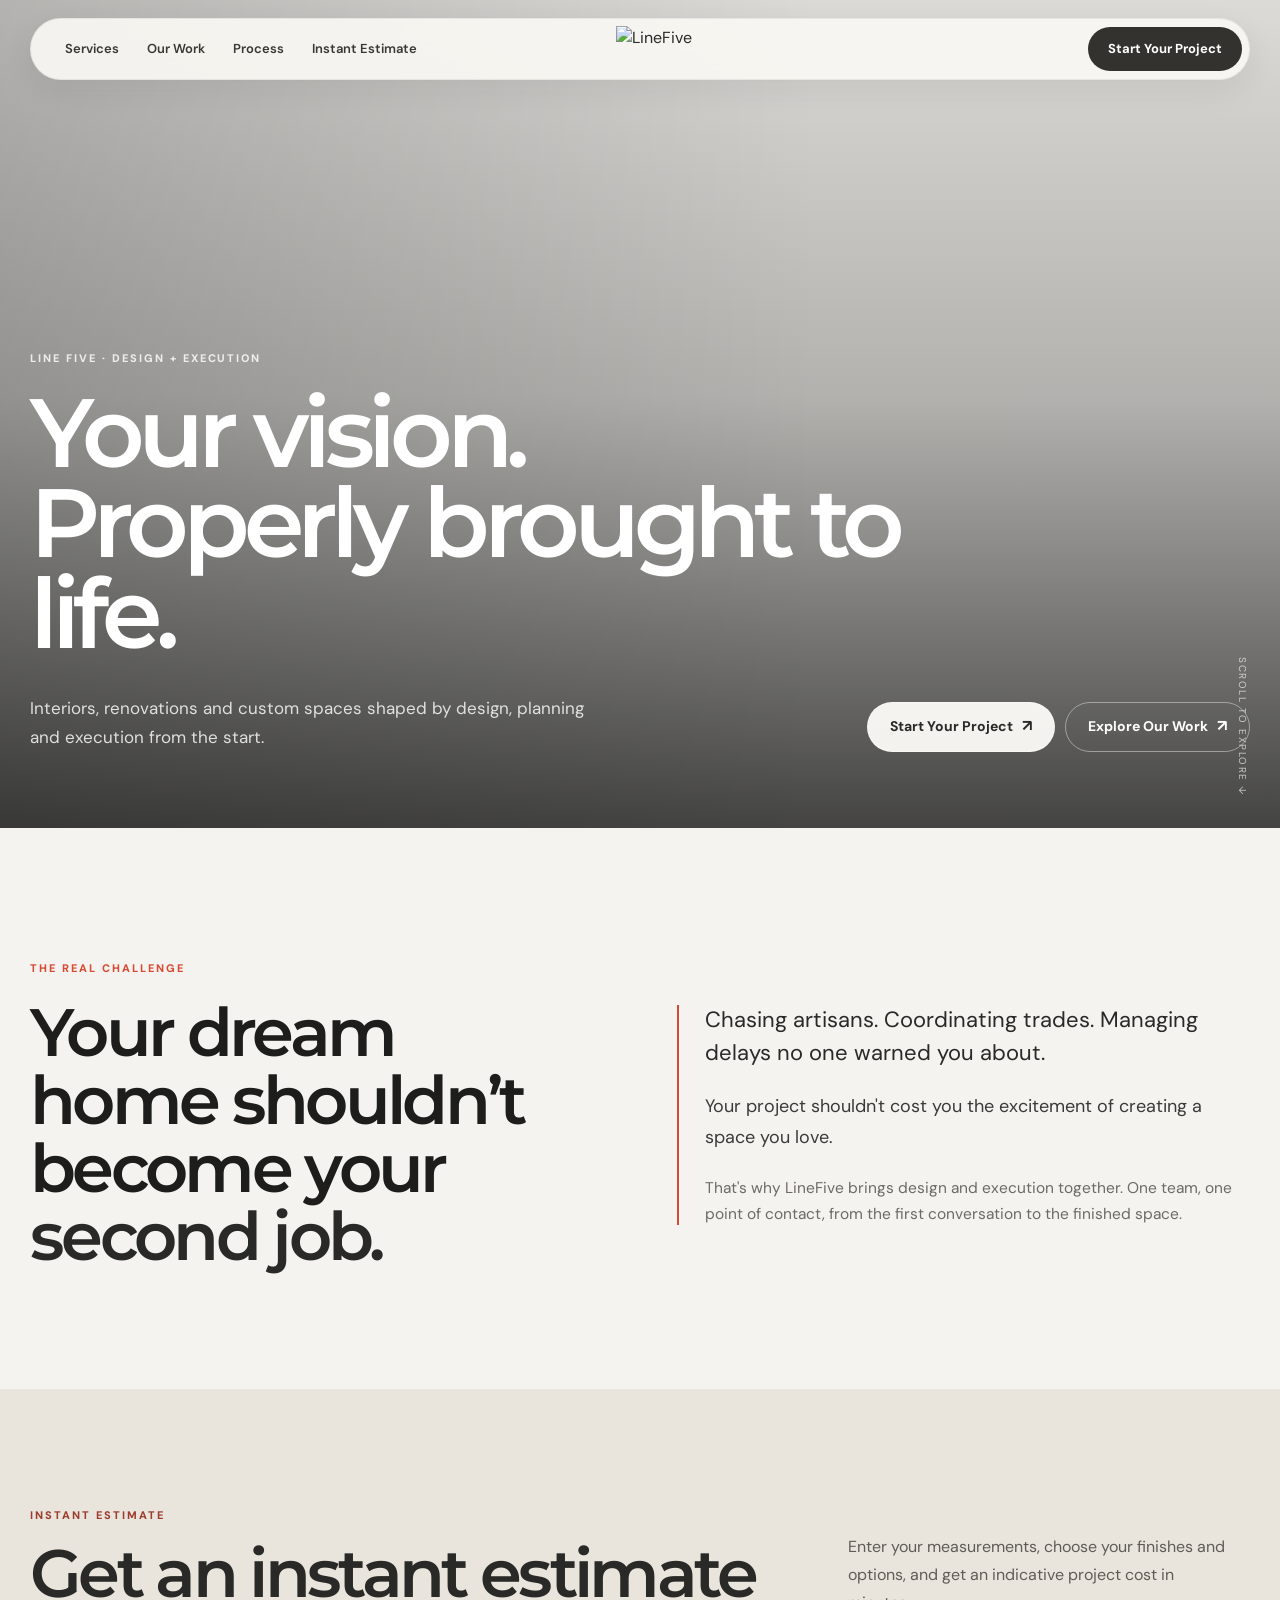
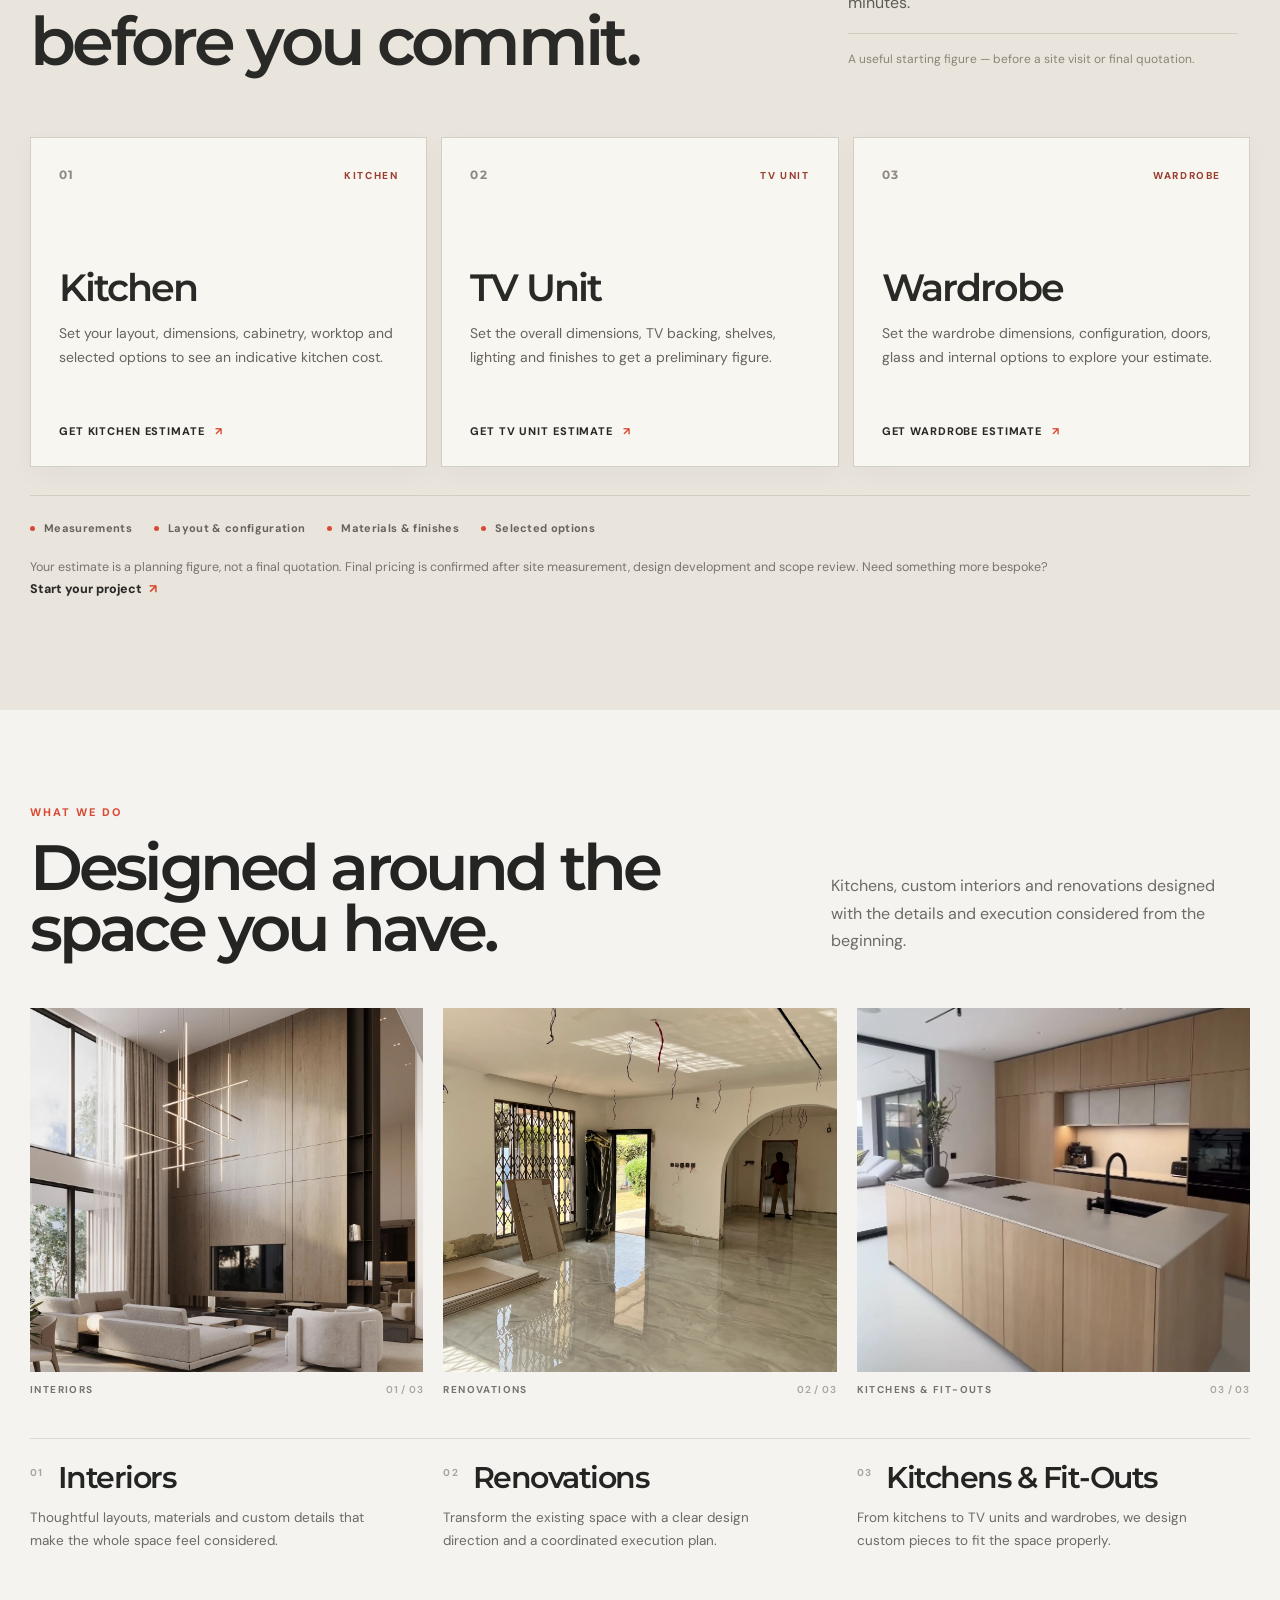
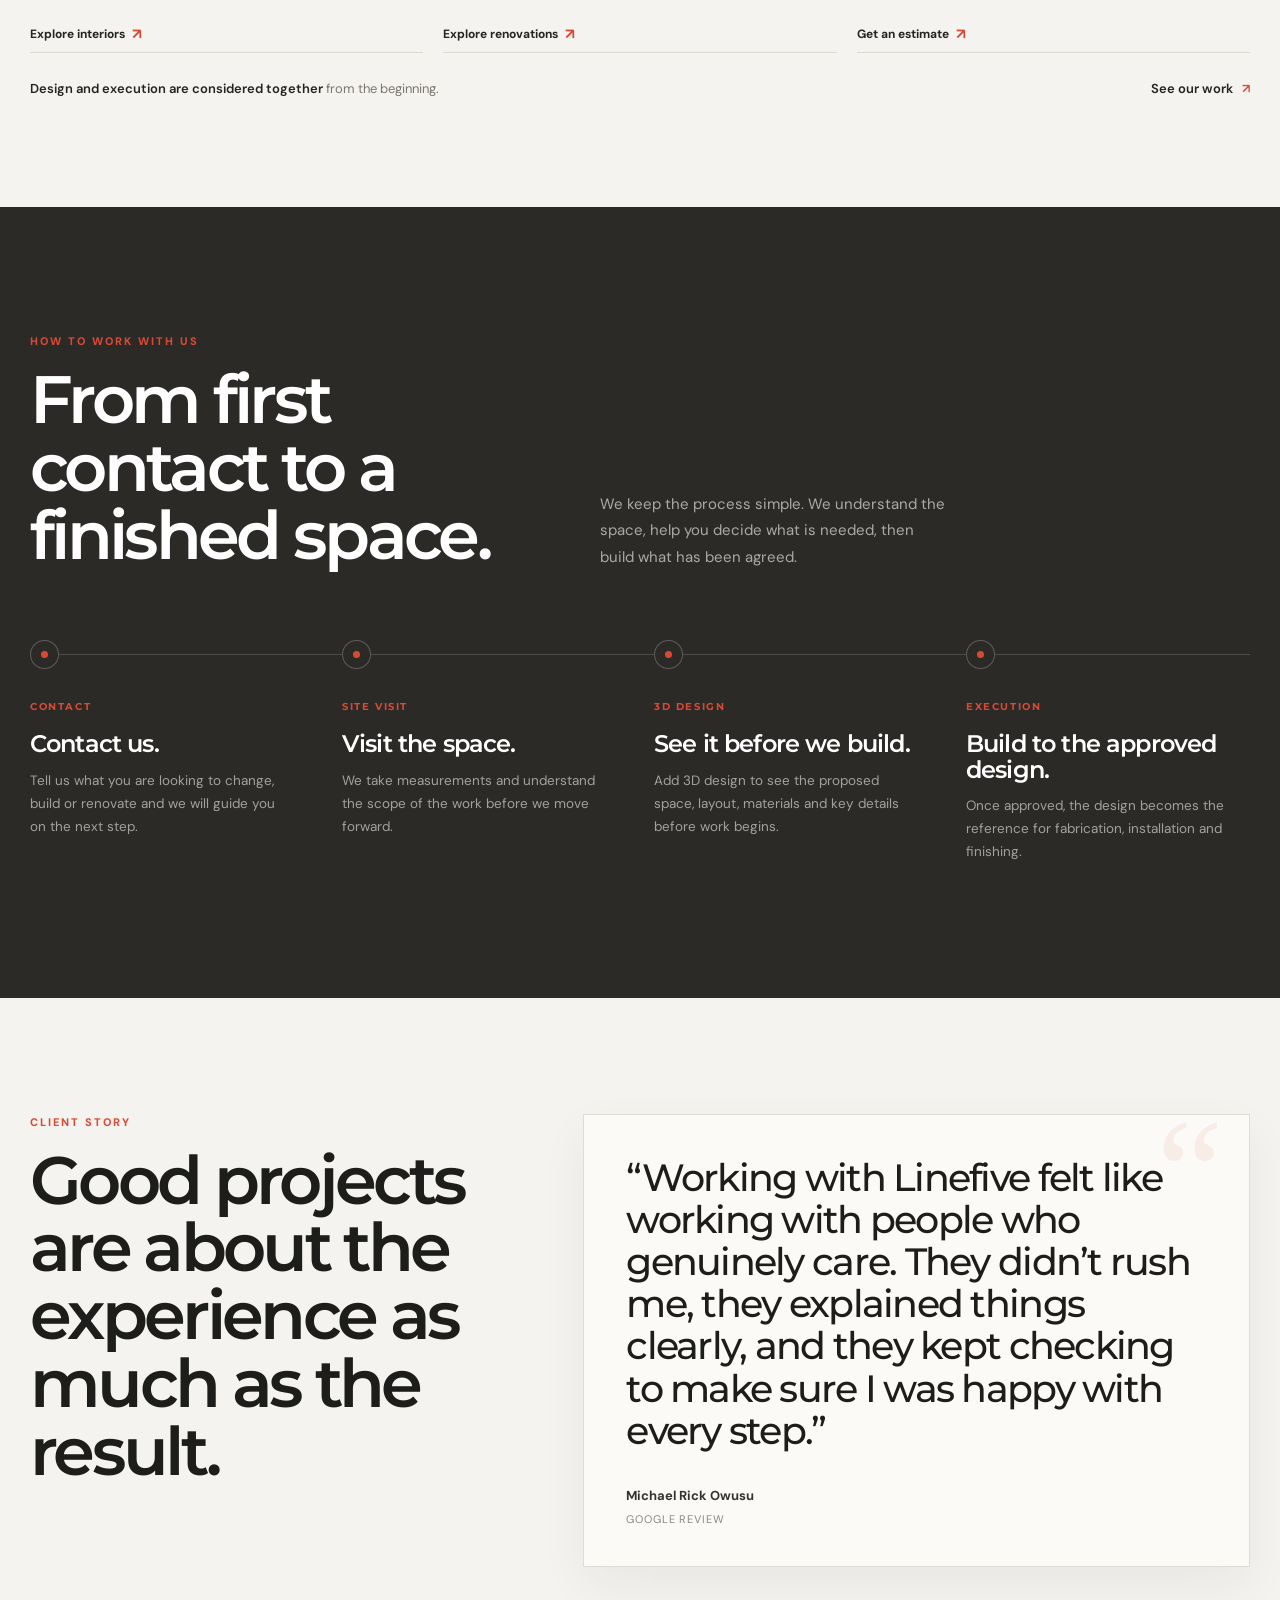
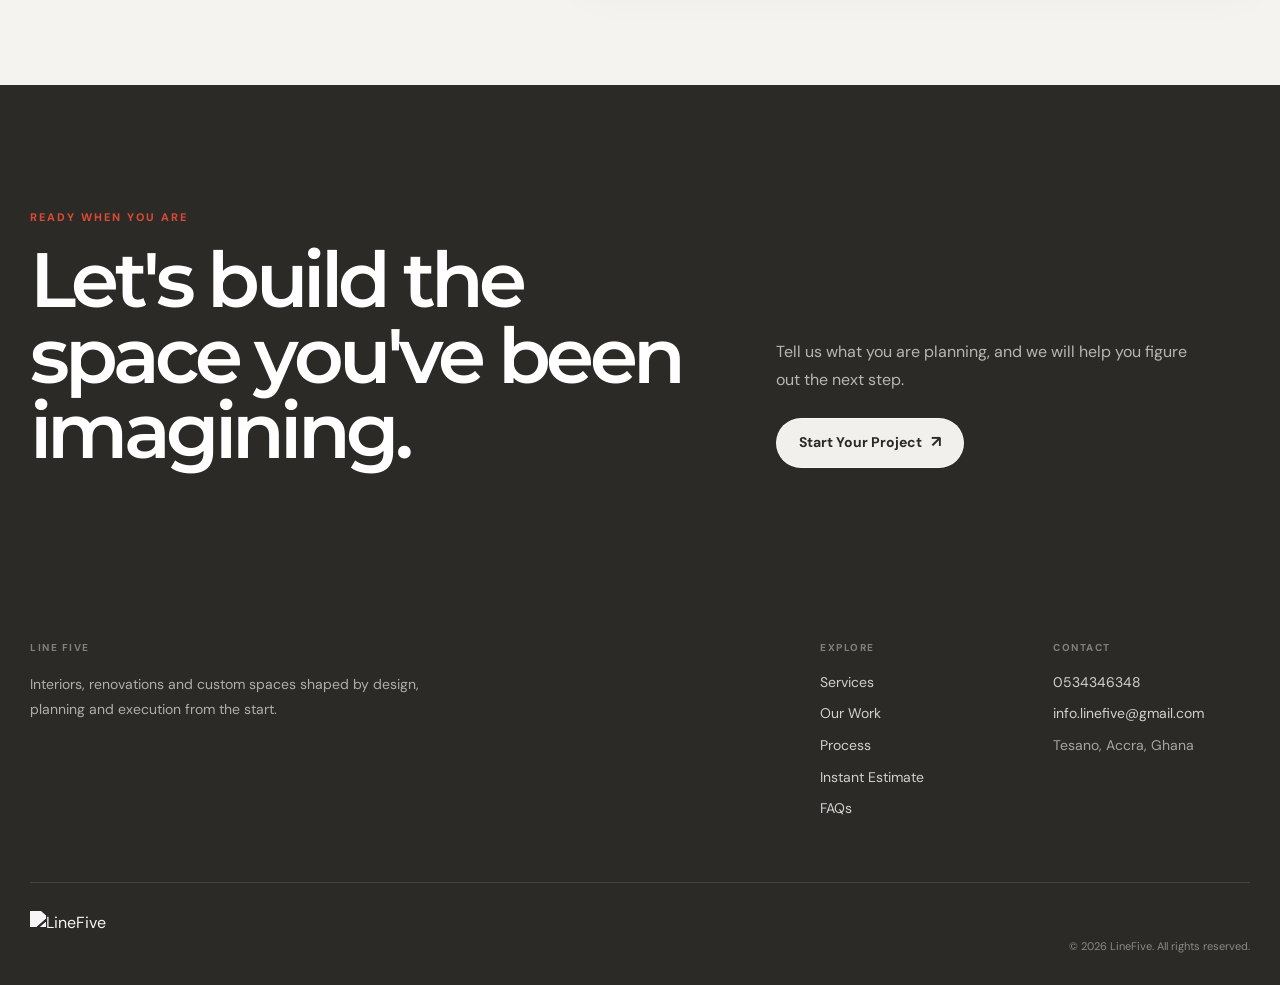
==== index.html @ 9d6d9fc6 "Add files via upload" ====
<!DOCTYPE html>

<html lang="en">
<head>
<meta charset="utf-8"/>
<meta content="width=device-width, initial-scale=1, viewport-fit=cover" name="viewport"/>
<title>LineFive | Design-led interiors, renovations &amp; custom spaces</title>
<meta content="LineFive brings design, planning and execution together to create considered interiors, renovations and custom spaces." name="description"/>
<meta content="LineFive | Your vision. Properly brought to life." property="og:title"/>
<meta content="Design-led interiors, renovations and custom spaces, planned carefully and executed by one team." property="og:description"/>
<meta content="#f4f3ef" name="theme-color"/>
<meta content="index,follow" name="robots"/>
<link as="image" fetchpriority="high" href="https://cdn.prod.website-files.com/692eb386bc80524c4/692ec91755930273c371c487_Untitled%20design-29.png" rel="preload"/>
<link href="https://fonts.googleapis.com" rel="preconnect"/>
<link crossorigin="" href="https://fonts.gstatic.com" rel="preconnect"/>
<link href="https://fonts.googleapis.com/css2?family=DM+Sans:wght@400;500;600;700&amp;family=Montserrat:wght@400;500;600;700;800&amp;display=swap" rel="stylesheet"/>
<link href="https://cdn.prod.website-files.com/692eb386bc80524e102256c4/693dad7940529122a2bb6179_Favicon-01.png" rel="icon" type="image/png"/>
<style>
    :root{
      --lf-black:#1d1d1b;
      --lf-ink:#292927;
      --lf-white:#fbfaf7;
      --lf-off:#f4f3ef;
      --lf-warm:#eceae5;
      --lf-grey:#72716d;
      --lf-line:#ddd9d1;
      --lf-red:#d94a35;
      --lf-red-soft:#f3e4df;
      --lf-dark:#34332f;
      --lf-max:1240px;
      --display:"Montserrat",Arial,sans-serif;
      --body:"DM Sans",Arial,sans-serif;
      --radius:18px;
      --pill:999px;
      --shadow:0 20px 55px rgba(35,33,29,.07);
    }

    *{box-sizing:border-box}
    html{scroll-behavior:smooth}
    body{margin:0;background:var(--lf-off);color:var(--lf-ink);font-family:var(--body);line-height:1.55;-webkit-font-smoothing:antialiased}
    body.nav-open{overflow:hidden}
    img{display:block;max-width:100%}
    a{color:inherit;text-decoration:none}
    button,input,textarea,select{font:inherit}
    button{cursor:pointer}
    ::selection{background:var(--lf-red);color:#fff}
    :focus-visible{outline:2px solid var(--lf-red);outline-offset:4px}
    .wrap{width:min(var(--lf-max),calc(100% - 60px));margin:0 auto}

    /* Header */
    .site-header{position:fixed;inset:0 0 auto;z-index:100;padding:18px 30px;pointer-events:none}
    .nav-shell{width:min(var(--lf-max),100%);margin:0 auto;pointer-events:auto}
    .nav{min-height:62px;padding:6px 7px 6px 34px;display:grid;grid-template-columns:1fr auto 1fr;align-items:center;background:rgba(249,248,244,.92);border:1px solid rgba(35,33,29,.07);border-radius:var(--pill);box-shadow:0 10px 30px rgba(35,33,29,.075);backdrop-filter:blur(16px);-webkit-backdrop-filter:blur(16px)}
    .nav-links{display:flex;align-items:center;gap:28px}
    .nav-links a{font-size:13px;font-weight:600;color:#383734;transition:color .2s ease}
    .nav-links a:hover{color:var(--lf-red)}
    .logo{display:flex;justify-content:center;align-items:center}
    .logo img{height:46px;width:auto;max-width:160px;object-fit:contain}
    .nav-actions{display:flex;justify-content:flex-end;align-items:center;gap:10px}
    .nav-cta{display:inline-flex;align-items:center;justify-content:center;min-height:44px;padding:0 20px;border-radius:var(--pill);background:#33322e;color:#fff;font-size:13px;font-weight:700;transition:transform .2s ease,background .2s ease}
     .nav-cta:hover{background:var(--lf-red);transform:translateY(-1px)}
    .menu-toggle{display:none;width:44px;height:44px;border:0;background:transparent;border-radius:50%;padding:10px}
    .menu-lines{position:relative;display:block;width:24px;height:16px}
    .menu-lines span{position:absolute;left:0;width:100%;height:1.5px;background:#111;transition:transform .2s ease,top .2s ease}
    .menu-lines span:first-child{top:3px}.menu-lines span:last-child{top:11px}
    .menu-toggle.open .menu-lines span:first-child{top:7px;transform:rotate(45deg)}
    .menu-toggle.open .menu-lines span:last-child{top:7px;transform:rotate(-45deg)}
    .mobile-menu{display:none}

    /* Shared */
    section{scroll-margin-top:105px}
    .eyebrow{margin:0 0 16px;color:var(--lf-red);font-size:11px;font-weight:800;letter-spacing:.18em;text-transform:uppercase}
    .section-title{margin:0;font-family:var(--display);font-size:clamp(38px,5.2vw,68px);line-height:1.02;letter-spacing:-.055em;font-weight:600;color:var(--lf-black)}
    .body-large{font-size:18px;line-height:1.7;color:#555;max-width:650px}
    .body-small{font-size:14px;line-height:1.7;color:var(--lf-grey)}
    .btn{display:inline-flex;align-items:center;justify-content:center;gap:9px;min-height:50px;padding:0 22px;border-radius:var(--pill);font-size:14px;font-weight:700;border:1px solid transparent;transition:transform .2s ease,background .2s ease,border-color .2s ease,color .2s ease}
    .btn-primary{background:#2a2a27;color:#fff}.btn-primary:hover{background:#3a3a36;transform:translateY(-1px)}
    .btn-light{background:rgba(250,249,246,.96);color:#292927;border-color:rgba(250,249,246,.96)}.btn-light:hover{background:#f1efea;color:#292927;border-color:#f1efea}
    .btn-outline{background:transparent;color:#292927;border-color:#c9c7c0}.btn-outline:hover{border-color:#292927;background:#eeece7;transform:translateY(-1px)}
    .btn-outline-white{background:transparent;color:#fff;border-color:rgba(255,255,255,.42)}.btn-outline-white:hover{border-color:#fff;background:#fff;color:#111}
    .btn-outline-dark{background:transparent;color:#292927;border-color:#bdbab2}.btn-outline-dark:hover{border-color:#292927;background:#dedbd3;transform:translateY(-1px)}
    .arrow{font-size:16px;line-height:1;transform:translateY(-1px)}

    /* Hero */
    .hero-preload{position:absolute;width:1px;height:1px;opacity:0;pointer-events:none}
    .hero{min-height:92vh;display:flex;align-items:flex-end;position:relative;overflow:hidden;background:
      linear-gradient(180deg,rgba(0,0,0,.10) 0%,rgba(0,0,0,.27) 48%,rgba(0,0,0,.72) 100%),
      url("https://cdn.prod.website-files.com/692eb386bc80524e102256c4/692ec91755930273c371c487_Untitled%20design-29.png") center/cover no-repeat;
    }
    .hero::before{content:"";position:absolute;inset:0;background:linear-gradient(90deg,rgba(0,0,0,.18),transparent 64%);pointer-events:none}
    .hero-inner{position:relative;z-index:2;width:min(var(--lf-max),calc(100% - 60px));margin:0 auto;padding:170px 0 76px;color:#fff}
    .hero-kicker{margin:0 0 20px;font-size:11px;font-weight:800;letter-spacing:.18em;text-transform:uppercase;color:rgba(255,255,255,.82)}
    .hero h1{max-width:950px;margin:0;font-family:var(--display);font-size:clamp(54px,7.6vw,98px);line-height:.93;letter-spacing:-.065em;font-weight:600;color:#fff}
    .hero-bottom{display:flex;align-items:flex-end;justify-content:space-between;gap:48px;margin-top:36px}
    .hero-copy{max-width:585px;margin:0;color:rgba(255,255,255,.82);font-size:17px;line-height:1.7}
    .hero-actions{display:flex;flex-wrap:wrap;gap:10px;justify-content:flex-end}
    .hero-scroll{position:absolute;right:30px;bottom:32px;z-index:2;display:flex;align-items:center;gap:8px;color:rgba(255,255,255,.68);font-size:10px;letter-spacing:.15em;text-transform:uppercase;writing-mode:vertical-rl}

    /* Tension / problem */
    .problem{padding:132px 0 118px;background:var(--lf-off)}
    .problem-grid{display:grid;grid-template-columns:.98fr 1.02fr;gap:96px;align-items:center}
    .problem-head .eyebrow{margin-bottom:22px}
    .problem-head .section-title{max-width:640px}
    .problem-head .section-title span{display:inline;color:#292927}
    .problem-note{position:relative;padding-left:28px;max-width:600px}
    .problem-note::before{content:"";position:absolute;left:0;top:2px;bottom:2px;width:2px;background:var(--lf-red)}
    .problem-note p{margin:0 0 22px;font-size:18px;line-height:1.7;color:#3b3a38}
    .problem-note .problem-lead{font-size:22px;line-height:1.5;color:#292927;max-width:560px}
    .problem-note .problem-guide{margin-bottom:0;color:#6c6a65;font-size:15.5px}

    /* Guide */
    .guide{background:var(--lf-dark);color:#fff;padding:118px 0}
    .guide-head{display:grid;grid-template-columns:.85fr 1.15fr;gap:90px;align-items:end}
    .guide .section-title{color:#fff}
    .guide .body-large{color:rgba(255,255,255,.68);margin-bottom:0}
    .guide-grid{display:grid;grid-template-columns:repeat(4,1fr);gap:1px;background:rgba(255,255,255,.10);margin-top:54px}
    .guide-card{min-height:220px;padding:28px 26px;background:var(--lf-dark);transition:background .2s ease}
    .guide-card:hover{background:#3a3935}
    .guide-number{font-family:var(--display);font-size:12px;font-weight:700;color:var(--lf-red);letter-spacing:.12em}
    .guide-card h3{margin:38px 0 12px;font-family:var(--display);font-size:24px;line-height:1.05;letter-spacing:-.035em;font-weight:600}
    .guide-card p{margin:0;color:rgba(255,255,255,.58);font-size:13.5px;line-height:1.7;max-width:30ch}

    /* Services */
    .services{padding:128px 0 136px;background:var(--lf-off)}
    .section-intro{display:flex;align-items:flex-end;justify-content:space-between;gap:50px}
    .section-intro-copy{max-width:405px}
    .section-intro-copy p{margin:0;color:#666;font-size:15px;line-height:1.75}
    .service-grid{display:grid;grid-template-columns:repeat(3,1fr);gap:18px;margin-top:54px}
    .service-card{display:flex;flex-direction:column;overflow:hidden;background:#fff;border:1px solid var(--lf-line);transition:transform .25s ease,box-shadow .25s ease,border-color .25s ease}
    .service-card:hover{transform:translateY(-3px);box-shadow:var(--shadow);border-color:#c9c6be}
    .service-image{aspect-ratio:1.12/1;overflow:hidden;background:#e9e9e5}
    .service-image img{width:100%;height:100%;object-fit:cover;transition:transform .55s ease}
    .service-card:hover .service-image img{transform:scale(1.04)}
    .service-meta{padding:26px 24px 28px}
    .service-index{font-size:10px;font-weight:800;letter-spacing:.14em;color:#989898}
    .service-meta h3{margin:13px 0 10px;font-family:var(--display);font-size:28px;line-height:1.02;letter-spacing:-.04em;font-weight:600}
    .service-meta p{margin:0;color:#6e6e6e;font-size:14px;line-height:1.7}
    .service-link{display:inline-flex;margin-top:22px;font-size:12px;font-weight:800;letter-spacing:.04em;text-transform:uppercase;color:#111}
    .service-link span{margin-left:7px;color:var(--lf-red)}
    .services-foot{display:flex;align-items:center;justify-content:space-between;gap:20px;margin-top:30px;padding-top:22px;border-top:1px solid var(--lf-line);color:#777;font-size:13px}
    .text-link{font-weight:800;color:#222;white-space:nowrap}.text-link span{color:var(--lf-red);margin-left:6px}

    /* Tools */
    .tools{padding:104px 0;background:#ebe8e1;color:#292927}
    .tools-head{display:flex;justify-content:space-between;align-items:flex-end;gap:50px}
    .tools .eyebrow{color:#9c3d2e;opacity:1}
    .tools .section-title{color:#292927}
    .tools-head p{margin:0;max-width:380px;color:#66645f;font-size:15px;line-height:1.75}
    .tool-grid{display:grid;grid-template-columns:repeat(3,minmax(0,1fr));gap:18px;margin-top:54px}
    .tool-card{min-height:270px;padding:30px;background:#f8f6f1;color:#292927;border:1px solid #d6d1c8;display:flex;flex-direction:column;justify-content:space-between;position:relative;overflow:hidden;box-shadow:0 8px 30px rgba(35,33,29,.035);transition:transform .25s ease,border-color .25s ease,box-shadow .25s ease}
    .tool-card:hover{transform:translateY(-3px);border-color:#c9c3b8;box-shadow:0 16px 36px rgba(35,33,29,.07)}
    .tool-card::before{content:"";position:absolute;width:170px;height:170px;border-radius:50%;right:-56px;top:-50px;border:1px solid rgba(70,67,60,.08)}
    .tool-number{font-size:10px;font-weight:800;letter-spacing:.14em;color:#9a958c}
    .tool-card h3{margin:42px 0 10px;font-family:var(--display);font-size:30px;line-height:1.02;letter-spacing:-.045em;font-weight:600;color:#292927}
    .tool-card p{margin:0;color:#68655f;font-size:14px;line-height:1.7;max-width:44ch}
    .tool-link{display:inline-flex;align-items:center;justify-content:space-between;gap:10px;margin-top:24px;color:#292927;font-size:12px;font-weight:800;letter-spacing:.06em;text-transform:uppercase}
    .tool-link span{color:var(--lf-red)}
    .tools-basis{display:flex;flex-wrap:wrap;gap:10px;margin:26px 0 0}
    .tools-basis span{display:inline-flex;align-items:center;min-height:32px;padding:0 13px;border:1px solid #d6d1c8;border-radius:999px;background:rgba(248,246,241,.72);font-size:11px;font-weight:700;letter-spacing:.03em;color:#66635d}
    .tools-note{margin:20px 0 0;color:#77746e;font-size:13px;line-height:1.65}.tools-note a{font-weight:800;color:#252522}.tools-note a span{color:var(--lf-red);margin-left:5px}

    /* Testimonials */
    .stories{padding:116px 0 118px;background:var(--lf-off);color:var(--lf-ink)}
    .testimonial-grid{display:grid;grid-template-columns:.82fr 1.18fr;gap:90px;align-items:start}
    .testimonial-card{position:relative;padding:42px 42px 38px;background:#fbfaf7;border:1px solid #dfdcd5;box-shadow:0 18px 45px rgba(35,33,29,.055);overflow:hidden}.testimonial-card::before{content:"“";position:absolute;right:26px;top:-18px;font-family:Georgia,serif;font-size:150px;line-height:1;color:rgba(217,74,53,.08);pointer-events:none}
    .story-quote{position:relative;z-index:1;margin:0;font-family:var(--display);font-size:clamp(27px,3vw,42px);line-height:1.1;letter-spacing:-.045em;font-weight:500;max-width:760px;color:var(--lf-black)}
    .story-name{position:relative;z-index:1;margin:34px 0 0;font-size:13px;font-weight:700;color:#333}
    .story-source{position:relative;z-index:1;margin:5px 0 0;color:#8a8882;font-size:11px;text-transform:uppercase;letter-spacing:.08em}

    /* Final CTA */
    .final-cta{padding:124px 0 118px;background:#2b2a27;color:#fff;border-top:0}
    .final-grid{display:grid;grid-template-columns:1fr .7fr;gap:70px;align-items:end}
    .final-cta .eyebrow{color:#d94a35;opacity:1}
    .final-cta h2{margin:0;font-family:var(--display);font-size:clamp(46px,6vw,82px);line-height:.98;letter-spacing:-.06em;font-weight:600;max-width:760px;color:#fff}
     .final-copy{color:rgba(255,255,255,.66);font-size:16px;line-height:1.75;max-width:420px;margin:0 0 24px}
    .final-actions{display:flex;flex-wrap:wrap;gap:10px}

    /* Footer */
    .footer{padding:54px 0 30px;background:#2b2a27;color:#fff}
    .footer-top{display:grid;grid-template-columns:1.1fr .9fr;gap:70px;padding-bottom:62px;border-bottom:1px solid rgba(255,255,255,.12)}
    .footer h3{margin:0;font-family:var(--display);font-size:clamp(34px,4vw,54px);line-height:1;letter-spacing:-.05em;font-weight:600;max-width:650px}
    .footer-actions{margin-top:28px;display:flex;flex-wrap:wrap;gap:10px}
    .footer-nav{display:grid;grid-template-columns:repeat(2,1fr);gap:36px;max-width:430px;justify-self:end;width:100%}
    .footer-col-title{margin:0 0 16px;color:rgba(255,255,255,.4);font-size:10px;font-weight:800;letter-spacing:.15em;text-transform:uppercase}
    .footer-links{display:flex;flex-direction:column;gap:10px}
    .footer-links a{font-size:14px;color:rgba(255,255,255,.78);transition:color .2s ease}.footer-links a:hover{color:#fff}
    .footer-bottom{display:flex;align-items:flex-end;justify-content:space-between;gap:40px;padding-top:28px}
    .footer-brand img{height:44px;width:auto;object-fit:contain;filter:brightness(0) invert(1);opacity:.96}
    .footer-meta{display:flex;flex-direction:column;gap:6px;align-items:flex-end;color:rgba(255,255,255,.45);font-size:11px;text-align:right}
    .footer-meta a{color:rgba(255,255,255,.65)}

    /* Reveal animation */
    .reveal{opacity:0;transform:translateY(22px);transition:opacity .7s ease,transform .7s ease}.reveal.visible{opacity:1;transform:none}

    @media (prefers-reduced-motion:reduce){
      html{scroll-behavior:auto}
      *,*::before,*::after{animation-duration:.01ms !important;animation-iteration-count:1 !important;transition-duration:.01ms !important;scroll-behavior:auto !important}
      .reveal{opacity:1 !important;transform:none !important}
    }

    /* Responsive */
    @media (max-width:1020px){
      .wrap,.hero-inner{width:min(var(--lf-max),calc(100% - 40px))}
      .site-header{padding:14px 20px}
      .nav{padding-left:20px}
      .nav-links{gap:20px}
      .hero{min-height:88vh}
      .problem-grid,.guide-head,.testimonial-grid,.final-grid,.footer-top{grid-template-columns:1fr;gap:55px}
      .guide-grid{grid-template-columns:repeat(2,1fr)}
      .guide-card{min-height:220px;padding:28px 24px}
      .service-grid{grid-template-columns:repeat(2,minmax(0,1fr))}
      .tool-grid{grid-template-columns:repeat(2,minmax(0,1fr))}
      .testimonial-grid{gap:45px}
      .footer-bottom{align-items:flex-start;flex-direction:column}.footer-meta{align-items:flex-start;text-align:left}
    }

    @media (max-width:760px){
      .wrap,.hero-inner{width:min(var(--lf-max),calc(100% - 32px))}
      .site-header{padding:10px 15px}
      .nav{grid-template-columns:auto 1fr auto;min-height:56px;padding:5px 7px 5px 16px}
      .nav-links{display:none}
      .logo{justify-content:flex-start;padding-left:16px}
      .logo img{height:40px;max-width:140px}
      .nav-cta{display:none}
      .menu-toggle{display:block}
      .mobile-menu{position:absolute;left:0;right:0;top:66px;padding:15px;background:rgba(249,248,244,.98);border:1px solid rgba(35,33,29,.07);border-radius:20px;box-shadow:0 20px 50px rgba(35,33,29,.12)}
      .mobile-menu.open{display:block}
      .mobile-menu a{display:block;padding:13px 10px;font-size:15px;font-weight:700;border-bottom:1px solid #ececea}.mobile-menu a:last-child{border-bottom:0}
      .hero{min-height:86vh}
      .hero-inner{padding-top:128px;padding-bottom:46px}
      .hero h1{font-size:clamp(48px,15vw,74px)}
      .hero-bottom{display:block;margin-top:28px}
      .hero-copy{font-size:16px;max-width:34rem}
      .hero-actions{justify-content:flex-start;margin-top:22px}
      .hero-scroll{display:none}
      .problem,.services,.tools,.stories{padding:82px 0}
      .problem-grid,.guide-head{gap:42px}
      .problem{padding:84px 0 78px}
      .problem-note{padding-left:20px}
      .problem-note .problem-lead{font-size:19px}
      .section-title{font-size:clamp(38px,11vw,56px)}
      .body-large{font-size:17px}
      .service-grid,.tool-grid,.guide-grid{grid-template-columns:1fr}
      .service-grid{gap:14px;margin-top:34px}
      .tool-grid{gap:14px;margin-top:34px}
      .guide-grid{margin-top:38px}
      .guide-card{min-height:0;padding:28px 22px 32px}
      .services-foot{align-items:flex-start;flex-direction:column;gap:12px}
      .text-link{white-space:normal}
      .tool-card{min-height:230px;padding:26px}
      .tool-card h3{margin-top:42px;font-size:30px}
      .testimonial-grid{gap:34px}
      .final-cta{padding:88px 0}
      .final-cta h2{font-size:clamp(46px,13vw,68px)}
      .footer-top{padding-bottom:50px}
      .testimonial-card{padding:34px 26px 30px}
      .testimonial-card::before{font-size:110px;right:14px;top:-10px}
      .footer-nav{grid-template-columns:1fr 1fr;max-width:none;gap:28px 20px}
    }
  </style>
<script type="application/ld+json">
  {
    "@context":"https://schema.org",
    "@type":"Organization",
    "name":"LineFive",
    "email":"info.linefive@gmail.com",
    "telephone":"+233534346348",
    "address":{
      "@type":"PostalAddress",
      "addressLocality":"Accra",
      "addressCountry":"GH"
    },
    "sameAs":["https://www.instagram.com/linefiveinteriors/"]
  }
  </script>
<style id="linefive-home-visual-refine">
  /* Visual refinement: editorial estimate, image-led services, connected process */
  .tools{padding:118px 0 110px;background:#e9e5dc;overflow:hidden}
  .estimate-layout{display:grid;grid-template-columns:minmax(0,1.3fr) minmax(260px,.7fr);gap:70px;align-items:end}
  .estimate-intro .section-title{max-width:760px}
  .estimate-side{padding-bottom:6px;max-width:390px}
  .estimate-side p{margin:0;color:#5f5c56;font-size:16px;line-height:1.75}
  .estimate-note{display:block;margin-top:16px;padding-top:16px;border-top:1px solid #d3cec4;color:#8a847a;font-size:12px;line-height:1.6}
  .estimate-grid{display:grid;grid-template-columns:repeat(3,minmax(0,1fr));gap:14px;margin-top:62px}
  .estimate-card{min-height:330px;padding:28px 28px 26px;background:#f8f6f1;color:#292927;border:1px solid #d4cfc5;display:flex;flex-direction:column;justify-content:space-between;position:relative;overflow:hidden;box-shadow:0 8px 24px rgba(35,33,29,.035);transition:transform .3s ease,border-color .3s ease,box-shadow .3s ease}
  .estimate-card::after{content:"";position:absolute;inset:auto 0 0 0;height:3px;background:#d94a35;transform:scaleX(0);transform-origin:left;transition:transform .3s ease}
  .estimate-card:hover{transform:translateY(-5px);border-color:#c5beb2;box-shadow:0 22px 44px rgba(35,33,29,.09)}
  .estimate-card:hover::after{transform:scaleX(1)}
  .estimate-card-top{display:flex;align-items:center;justify-content:space-between;gap:20px}
  .estimate-index{font-family:var(--display);font-size:12px;font-weight:700;letter-spacing:.12em;color:#8e887e}
  .estimate-type{font-size:10px;font-weight:800;letter-spacing:.16em;color:#9b4031}
  .estimate-card-main{padding-top:54px}
  .estimate-card h3{margin:0 0 14px;font-family:var(--display);font-size:clamp(34px,3vw,44px);line-height:.98;letter-spacing:-.05em;font-weight:600;color:#292927}
  .estimate-card p{margin:0;color:#68635c;font-size:14px;line-height:1.75;max-width:35ch}
  .estimate-link{display:inline-flex;align-items:center;gap:10px;padding-top:24px;color:#292927;font-size:11px;font-weight:800;letter-spacing:.08em;text-transform:uppercase}
  .estimate-link span{color:var(--lf-red)}
  .estimate-basis{display:flex;flex-wrap:wrap;gap:22px;margin-top:28px;padding-top:24px;border-top:1px solid #d3cec4}
  .estimate-basis span{display:inline-flex;align-items:center;gap:9px;color:#67635c;font-size:11px;font-weight:700;letter-spacing:.03em}
  .estimate-basis i{width:5px;height:5px;border-radius:50%;background:#d94a35;display:block;flex:0 0 auto}
  .estimate-disclaimer{margin:20px 0 0;color:#79756e;font-size:12.5px;line-height:1.7;max-width:1050px}
  .estimate-disclaimer a{font-weight:800;color:#292927}
  .estimate-disclaimer a span{color:var(--lf-red);margin-left:4px}

  .services{padding:136px 0 132px;background:var(--lf-off)}
  .services-intro .section-title{max-width:850px}
  .services-intro .section-intro-copy{max-width:350px}
  .services-editorial{display:grid;grid-template-columns:minmax(0,1.13fr) minmax(360px,.87fr);gap:58px;align-items:start;margin-top:62px}
  .services-images{display:grid;grid-template-columns:1.35fr .75fr;grid-template-rows:repeat(2,1fr);gap:12px}
  .services-image-main{grid-row:1 / span 2;min-height:600px;background:#e8e7e2;overflow:hidden}
  .services-image-small{min-height:294px;background:#e8e7e2;overflow:hidden}
  .services-image-main img,.services-image-small img{width:100%;height:100%;object-fit:cover;transition:transform .6s ease}
  .services-images:hover img{transform:scale(1.025)}
  .services-list{border-top:1px solid var(--lf-line)}
  .service-row{display:grid;grid-template-columns:40px 1fr 28px;gap:18px;align-items:start;padding:28px 0;border-bottom:1px solid var(--lf-line);transition:padding-left .25s ease,background .25s ease}
  .service-row:hover{padding-left:10px}
  .service-row-index{font-family:var(--display);font-size:11px;font-weight:700;letter-spacing:.12em;color:#9a958c;padding-top:5px}
  .service-row-copy h3{margin:0 0 9px;font-family:var(--display);font-size:30px;line-height:1.02;letter-spacing:-.04em;font-weight:600;color:#242422}
  .service-row-copy p{margin:0;color:#6d6a64;font-size:14px;line-height:1.72;max-width:40ch}
  .service-row-arrow{justify-self:end;color:var(--lf-red);font-size:18px;line-height:1;padding-top:4px}
  .services-foot{margin-top:34px;padding-top:24px}

  .guide{padding:126px 0 134px;background:#2b2a27;color:#fff}
  .guide .section-title{max-width:760px;color:#fff}
  .guide .body-large{max-width:350px;color:rgba(255,255,255,.6);font-size:15px;line-height:1.75}
  .process-track{display:grid;grid-template-columns:repeat(4,1fr);gap:28px;position:relative;margin-top:70px}
  .process-line{position:absolute;left:0;right:0;top:14px;height:1px;background:rgba(255,255,255,.16)}
  .process-step{position:relative;min-width:0}
  .process-marker{position:relative;z-index:2;width:29px;height:29px;border:1px solid rgba(255,255,255,.24);border-radius:50%;display:grid;place-items:center;background:#2b2a27;margin-bottom:30px}
  .process-marker span{width:7px;height:7px;border-radius:50%;background:#d94a35;display:block;font-size:0}
  .process-step .guide-number{font-size:10px;color:#d94a35;letter-spacing:.16em}
  .process-step h3{margin:17px 0 12px;font-family:var(--display);font-size:24px;line-height:1.05;letter-spacing:-.035em;font-weight:600;color:#fff}
  .process-step p{margin:0;color:rgba(255,255,255,.56);font-size:13.5px;line-height:1.72;max-width:29ch}

  @media (max-width: 980px){
    .estimate-layout{grid-template-columns:1fr;gap:28px}
    .estimate-side{max-width:600px;padding-bottom:0}
    .services-editorial{grid-template-columns:1fr;gap:42px}
    .services-image-main{min-height:540px}
    .services-image-small{min-height:260px}
  }
  @media (max-width: 720px){
    .tools{padding:92px 0 90px}
    .estimate-grid{grid-template-columns:1fr;gap:12px;margin-top:42px}
    .estimate-card{min-height:300px;padding:25px 24px 23px}
    .estimate-card-main{padding-top:44px}
    .estimate-card h3{font-size:34px}
    .estimate-basis{gap:14px 20px}
    .services{padding:96px 0 96px}
    .services-editorial{margin-top:42px}
    .services-images{grid-template-columns:1fr 1fr;grid-template-rows:1.35fr .75fr}
    .services-image-main{grid-column:1 / span 2;grid-row:auto;min-height:390px}
    .services-image-small{min-height:170px}
    .service-row{grid-template-columns:28px 1fr 22px;gap:13px;padding:23px 0}
    .service-row-copy h3{font-size:25px}
    .service-row-copy p{font-size:13.5px}
    .guide{padding:94px 0 98px}
    .process-track{grid-template-columns:1fr;gap:0;margin-top:50px;padding-left:18px}
    .process-line{left:13px;right:auto;top:14px;bottom:14px;width:1px;height:auto}
    .process-step{padding:0 0 44px 28px}
    .process-step:last-child{padding-bottom:0}
    .process-marker{position:absolute;left:-18px;top:0;margin:0}
    .process-step .guide-number{margin-top:0}
  }

  /* Final polish for the editorial services section */
  .services{padding:110px 0 118px;background:var(--lf-off)}
  .services-intro{align-items:start}
  .services-intro > .reveal:first-child{max-width:760px}
  .services-intro .section-title{
    max-width:760px;
    font-size:clamp(50px,4.35vw,70px);
    line-height:1.0;
    letter-spacing:-.055em
  }
  .services-intro .section-intro-copy{
    max-width:360px;
    padding-top:22px
  }
  .services-intro .section-intro-copy p{
    font-size:15px;
    line-height:1.75
  }
  .services-editorial{
    grid-template-columns:minmax(0,1.06fr) minmax(350px,.94fr);
    gap:64px;
    margin-top:56px
  }
  .services-images{
    grid-template-columns:1.38fr .78fr;
    grid-template-rows:1fr 1fr;
    gap:10px
  }
  .services-image-main{
    grid-row:1 / span 2;
    min-height:560px
  }
  .services-image-small{
    min-height:275px
  }
  .services-image-main img,
  .services-image-small img{
    object-position:center
  }
  .services-list{
    border-top:1px solid #d5d1ca
  }
  .service-row{
    padding:29px 0 30px;
    grid-template-columns:38px 1fr 24px;
    gap:16px
  }
  .service-row-copy h3{
    font-size:28px;
    line-height:1.03
  }
  .service-row-copy p{
    max-width:38ch;
    font-size:13.5px;
    line-height:1.72
  }
  .service-row-arrow{
    font-size:16px
  }
  .services-foot{
    margin-top:26px;
    padding-top:20px
  }

  @media (max-width:980px){
    .services-intro .section-intro-copy{padding-top:0}
    .services-editorial{gap:42px}
    .services-image-main{min-height:500px}
    .services-image-small{min-height:244px}
  }
  @media (max-width:720px){
    .services{padding:86px 0 92px}
    .services-intro .section-title{font-size:clamp(42px,11vw,58px)}
    .services-editorial{margin-top:38px}
    .services-image-main{min-height:360px}
    .services-image-small{min-height:160px}
    .service-row{padding:22px 0}
    .service-row-copy h3{font-size:24px}
  }


  /* Designed around the space — three-image editorial section */
  .services-v2{background:var(--lf-off);padding:94px 0 108px}
  .services-v2-head{display:grid;grid-template-columns:minmax(0,1.08fr) minmax(320px,.62fr);gap:72px;align-items:end}
  .services-v2-title{max-width:760px;margin:0;font-family:var(--display);font-size:clamp(46px,5vw,72px);line-height:.96;letter-spacing:-.06em;font-weight:600;color:#242422}
  .services-v2-intro{max-width:410px;padding-bottom:5px}
  .services-v2-intro p{margin:0;color:#6d6a64;font-size:16px;line-height:1.72}

  .services-v2-gallery{display:grid;grid-template-columns:repeat(3,minmax(0,1fr));gap:20px;align-items:start;margin-top:48px}
  .services-v2-gallery-item{margin:0;min-width:0;display:flex;flex-direction:column}
  .services-v2-photo{display:block;width:100%;height:auto;aspect-ratio:1.08/1;object-fit:cover;object-position:center;background:#e8e5df}
  .services-v2-gallery-item:nth-child(1) .services-v2-photo{object-position:center 50%}
  .services-v2-gallery-item:nth-child(2) .services-v2-photo{object-position:center 52%}
  .services-v2-gallery-item:nth-child(3) .services-v2-photo{object-position:center 53%}
  .services-v2-photo-label{display:flex;align-items:center;justify-content:space-between;gap:14px;padding-top:12px;color:#77736c;font-size:10px;line-height:1.2;letter-spacing:.14em;text-transform:uppercase;font-weight:700}
  .services-v2-photo-label span:last-child{color:#aaa59b;font-weight:600;letter-spacing:.08em}

  .services-v2-descriptions{display:grid;grid-template-columns:repeat(3,minmax(0,1fr));gap:20px;margin-top:42px;border-top:1px solid var(--lf-line)}
  .services-v2-description{min-width:0;min-height:214px;padding:24px 0 6px;border-bottom:1px solid var(--lf-line);display:flex;flex-direction:column}
  .services-v2-description-top{display:flex;align-items:flex-start;gap:14px;margin-bottom:12px}
  .services-v2-index{flex:0 0 auto;padding-top:5px;font-size:10px;line-height:1;font-weight:700;letter-spacing:.13em;color:#aaa59b}
  .services-v2-description h3{margin:0;font-family:var(--display);font-size:30px;line-height:1.02;letter-spacing:-.05em;font-weight:600;color:#242422;white-space:nowrap}
  .services-v2-description p{margin:0;max-width:38ch;color:#6d6a64;font-size:13.5px;line-height:1.72}
  .services-v2-description a{display:inline-flex;align-items:center;gap:7px;margin-top:auto;padding-top:18px;color:#242422;font-size:12px;font-weight:700}
  .services-v2-description a span{color:var(--lf-red);font-size:15px}

  .services-v2-caption{display:flex;align-items:center;justify-content:space-between;gap:24px;margin-top:26px;color:#7b776f;font-size:13px}
  .services-v2-caption strong{color:#242422;font-weight:600}
  .services-v2-caption .text-link{font-weight:600}

  @media (max-width:1080px){
    .services-v2-head{grid-template-columns:minmax(0,1fr) minmax(280px,.72fr);gap:48px}
    .services-v2-gallery,.services-v2-descriptions{grid-template-columns:repeat(3,minmax(0,1fr));gap:14px}
    .services-v2-photo{aspect-ratio:1.05/1}
  }
  @media (max-width:820px){
    .services-v2{padding:80px 0 88px}
    .services-v2-head{grid-template-columns:1fr;gap:18px}
    .services-v2-gallery,.services-v2-descriptions{grid-template-columns:repeat(3,minmax(0,1fr));gap:10px}
    .services-v2-photo{aspect-ratio:1/1}
    .services-v2-descriptions{margin-top:30px}
    .services-v2-description{padding-top:20px;min-height:205px}
    .services-v2-description h3{font-size:24px;white-space:normal}
    .services-v2-description p{font-size:12px}
  }
  @media (max-width:540px){
    .services-v2-title{font-size:clamp(42px,11.5vw,54px)}
    .services-v2-gallery,.services-v2-descriptions{grid-template-columns:1fr;gap:18px}
    .services-v2-gallery-item:last-child,.services-v2-description:last-child{grid-column:auto}
    .services-v2-photo{height:300px}
    .services-v2-gallery{margin-top:34px}
    .services-v2-descriptions{margin-top:30px}
    .services-v2-caption{flex-direction:column;align-items:flex-start;gap:10px}
  }

</style>

<style id="linefive-canonical-header">
/* Header */
    .site-header{position:fixed;inset:0 0 auto;z-index:100;padding:18px 30px;pointer-events:none}
    .site-header .nav-shell{width:min(var(--lf-max),100%);margin:0 auto;pointer-events:auto}
    .site-header .nav{min-height:62px;padding:6px 7px 6px 34px;display:grid;grid-template-columns:1fr auto 1fr;align-items:center;background:rgba(249,248,244,.92);border:1px solid rgba(35,33,29,.07);border-radius:var(--pill);box-shadow:0 10px 30px rgba(35,33,29,.075);backdrop-filter:blur(16px);-webkit-backdrop-filter:blur(16px)}
    .site-header .nav-links{display:flex;align-items:center;gap:28px}
    .site-header .site-header .nav-links a{font-size:13px;font-weight:600;color:#383734;transition:color .2s ease}
    .site-header .site-header .nav-links a:hover{color:var(--lf-red)}
    .site-header .logo{display:flex;justify-content:center;align-items:center}
    .site-header .logo img{height:46px;width:auto;max-width:160px;object-fit:contain}
    .site-header .nav-actions{display:flex;justify-content:flex-end;align-items:center;gap:10px}
    .site-header .nav-cta{display:inline-flex;align-items:center;justify-content:center;min-height:44px;padding:0 20px;border-radius:var(--pill);background:#33322e;color:#fff;font-size:13px;font-weight:700;transition:transform .2s ease,background .2s ease}
     .site-header .site-header .nav-cta:hover{background:var(--lf-red);transform:translateY(-1px)}
    .site-header .menu-toggle{display:none;width:44px;height:44px;border:0;background:transparent;border-radius:50%;padding:10px}
    .site-header .menu-lines{position:relative;display:block;width:24px;height:16px}
    .site-header .menu-lines span{position:absolute;left:0;width:100%;height:1.5px;background:#111;transition:transform .2s ease,top .2s ease}
    .site-header .site-header .menu-lines span:first-child{top:3px}.site-header .site-header .menu-lines span:last-child{top:11px}
    .site-header .menu-toggle.open .site-header .site-header .menu-lines span:first-child{top:7px;transform:rotate(45deg)}
    .site-header .menu-toggle.open .site-header .site-header .menu-lines span:last-child{top:7px;transform:rotate(-45deg)}
    .site-header .mobile-menu{display:none}
@media (max-width:1020px){
  .site-header{padding:14px 20px}
  .site-header .nav{padding-left:20px}
  .site-header .nav-links{gap:20px}
}
@media (max-width:760px){
  .site-header{padding:10px 15px}
  .site-header .nav{grid-template-columns:auto 1fr auto;min-height:56px;padding:5px 7px 5px 16px}
  .site-header .nav-links{display:none}
  .site-header .logo{justify-content:flex-start;padding-left:16px}
  .site-header .logo img{height:40px;max-width:140px}
  .site-header .nav-cta{display:none}
  .site-header .menu-toggle{display:block}
  .site-header .mobile-menu{position:absolute;left:0;right:0;top:66px;padding:15px;background:rgba(249,248,244,.98);border:1px solid rgba(35,33,29,.07);border-radius:20px;box-shadow:0 20px 50px rgba(35,33,29,.12)}
  .site-header .mobile-menu.open{display:block}
  .site-header .mobile-menu a{display:block;padding:13px 10px;font-size:15px;font-weight:700;border-bottom:1px solid #ececea}
  .site-header .mobile-menu a:last-child{border-bottom:0}
}
</style>
</head>
<body>
<header class="site-header">
<div class="nav-shell">
<div class="nav">
<nav aria-label="Primary navigation" class="nav-links">
<a href="services.html">Services</a>
<a href="https://www.instagram.com/linefiveinteriors?stkn=bTZ6ODJyb3dweXA5&amp;utm_source=qr" rel="noopener" target="_blank">Our Work</a>
<a href="#process">Process</a>
<a href="quotation-generator.html">Instant Estimate</a>
</nav>
<a aria-label="LineFive home" class="logo" href="index.html">
<img alt="LineFive" src="https://cdn.prod.website-files.com/692eb386bc80524e102256c4/692ec2fd8240b162787c2939_Untitled%20design-28.png"/>
</a>
<div class="nav-actions">
<a class="nav-cta" href="quotation-generator.html">Start Your Project</a>
<button aria-controls="mobileMenu" aria-expanded="false" aria-label="Open menu" class="menu-toggle" type="button">
<span class="menu-lines"><span></span><span></span></span>
</button>
</div>
</div>
<nav aria-label="Mobile navigation" class="mobile-menu" id="mobileMenu">
<a href="services.html">Services</a>
<a href="https://www.instagram.com/linefiveinteriors?stkn=bTZ6ODJyb3dweXA5&amp;utm_source=qr" rel="noopener" target="_blank">Our Work</a>
<a href="#process">Process</a>
<a href="quotation-generator.html">Instant Estimate</a>
<a href="faq.html">FAQs</a>
<a href="quotation-generator.html">Start Your Project</a>
</nav>
</div>
</header>
<main>
<!-- SB7: Character / success -->
<section aria-labelledby="hero-title" class="hero">
<img alt="" aria-hidden="true" class="hero-preload" fetchpriority="high" src="https://cdn.prod.website-files.com/692eb386bc80524c4/692ec91755930273c371c487_Untitled%20design-29.png"/>
<div class="hero-inner">
<p class="hero-kicker reveal">LINE FIVE · DESIGN + EXECUTION</p>
<h1 class="reveal" id="hero-title">Your vision.<br/>Properly brought to life.</h1>
<div class="hero-bottom">
<div>
<p class="hero-copy reveal">Interiors, renovations and custom spaces shaped by design, planning and execution from the start.</p>
</div>
<div class="hero-actions reveal">
<a class="btn btn-light" href="quotation-generator.html">Start Your Project <span class="arrow">↗</span></a>
<a class="btn btn-outline-white" href="https://www.instagram.com/linefiveinteriors?stkn=bTZ6ODJyb3dweXA5&amp;utm_source=qr" rel="noopener" target="_blank">Explore Our Work <span class="arrow">↗</span></a>
</div>
</div>
</div>
<div class="hero-scroll">Scroll to explore ↓</div>
</section>
<!-- SB7: Problem -->
<section class="problem" id="about">
<div class="wrap problem-grid">
<div class="problem-head reveal">
<p class="eyebrow">THE REAL CHALLENGE</p>
<h2 class="section-title">Your dream home shouldn’t become your <span>second job.</span></h2>
</div>
<div class="problem-note reveal">
<p class="problem-lead">Chasing artisans. Coordinating trades. Managing delays no one warned you about.</p>
<p>Your project shouldn't cost you the excitement of creating a space you love.</p>
<p class="problem-guide">That's why LineFive brings design and execution together. One team, one point of contact, from the first conversation to the finished space.</p>
</div>
</div>
</section>
<!-- Instant Estimate -->
<section class="tools" id="tools">
<div class="wrap">
<div class="estimate-layout">
<div class="estimate-intro reveal">
<p class="eyebrow">INSTANT ESTIMATE</p>
<h2 class="section-title">Get an instant estimate before you commit.</h2>
</div>
<div class="estimate-side reveal">
<p>Enter your measurements, choose your finishes and options, and get an indicative project cost in minutes.</p>
<span class="estimate-note">A useful starting figure — before a site visit or final quotation.</span>
</div>
</div>
<div class="estimate-grid">
<a class="estimate-card reveal" href="calculator.html">
<div class="estimate-card-top">
<span class="estimate-index">01</span>
<span class="estimate-type">KITCHEN</span>
</div>
<div class="estimate-card-main">
<h3>Kitchen</h3>
<p>Set your layout, dimensions, cabinetry, worktop and selected options to see an indicative kitchen cost.</p>
</div>
<span class="estimate-link">Get kitchen estimate <span>↗</span></span>
</a>
<a class="estimate-card reveal" href="tv-unit-calculator.html">
<div class="estimate-card-top">
<span class="estimate-index">02</span>
<span class="estimate-type">TV UNIT</span>
</div>
<div class="estimate-card-main">
<h3>TV Unit</h3>
<p>Set the overall dimensions, TV backing, shelves, lighting and finishes to get a preliminary figure.</p>
</div>
<span class="estimate-link">Get TV unit estimate <span>↗</span></span>
</a>
<a class="estimate-card reveal" href="wardrobe-calculator.html">
<div class="estimate-card-top">
<span class="estimate-index">03</span>
<span class="estimate-type">WARDROBE</span>
</div>
<div class="estimate-card-main">
<h3>Wardrobe</h3>
<p>Set the wardrobe dimensions, configuration, doors, glass and internal options to explore your estimate.</p>
</div>
<span class="estimate-link">Get wardrobe estimate <span>↗</span></span>
</a>
</div>
<div aria-label="Estimate is based on" class="estimate-basis reveal">
<span><i></i>Measurements</span>
<span><i></i>Layout &amp; configuration</span>
<span><i></i>Materials &amp; finishes</span>
<span><i></i>Selected options</span>
</div>
<p class="estimate-disclaimer reveal">Your estimate is a planning figure, not a final quotation. Final pricing is confirmed after site measurement, design development and scope review. Need something more bespoke? <a href="quotation-generator.html">Start your project <span>↗</span></a></p>
</div>
</section>
<!-- Designed around the space -->
<section class="services services-v2" id="services">
<div class="wrap">
<div class="services-v2-head">
<div class="reveal">
<p class="eyebrow">WHAT WE DO</p>
<h2 class="services-v2-title">Designed around the space you have.</h2>
</div>
<div class="services-v2-intro reveal"><p>Kitchens, custom interiors and renovations designed with the details and execution considered from the beginning.</p></div>
</div>

<div class="services-v2-gallery">
<figure class="services-v2-gallery-item reveal">
<img class="services-v2-photo" src="[data-uri]" alt="LineFive interiors project" loading="lazy">
<figcaption class="services-v2-photo-label"><span>INTERIORS</span><span>01 / 03</span></figcaption>
</figure>
<figure class="services-v2-gallery-item reveal">
<img class="services-v2-photo" src="[data-uri]" alt="LineFive renovation project in progress" loading="lazy">
<figcaption class="services-v2-photo-label"><span>RENOVATIONS</span><span>02 / 03</span></figcaption>
</figure>
<figure class="services-v2-gallery-item reveal">
<img class="services-v2-photo" src="[data-uri]" alt="LineFive kitchen fit-out" loading="lazy">
<figcaption class="services-v2-photo-label"><span>KITCHENS &amp; FIT-OUTS</span><span>03 / 03</span></figcaption>
</figure>
</div>

<div class="services-v2-descriptions">
<article class="services-v2-description reveal">
<div class="services-v2-description-top"><div class="services-v2-index">01</div><h3>Interiors</h3></div>
<p>Thoughtful layouts, materials and custom details that make the whole space feel considered.</p>
<a href="services.html">Explore interiors <span>↗</span></a>
</article>
<article class="services-v2-description reveal">
<div class="services-v2-description-top"><div class="services-v2-index">02</div><h3>Renovations</h3></div>
<p>Transform the existing space with a clear design direction and a coordinated execution plan.</p>
<a href="services.html">Explore renovations <span>↗</span></a>
</article>
<article class="services-v2-description reveal">
<div class="services-v2-description-top"><div class="services-v2-index">03</div><h3>Kitchens &amp; Fit-Outs</h3></div>
<p>From kitchens to TV units and wardrobes, we design custom pieces to fit the space properly.</p>
<a href="quotation-generator.html#services">Get an estimate <span>↗</span></a>
</article>
</div>

<div class="services-v2-caption reveal"><span><strong>Design and execution are considered together</strong> from the beginning.</span><a class="text-link" href="https://www.instagram.com/linefiveinteriors?stkn=bTZ6ODJyb3dweXA5&amp;utm_source=qr" target="_blank" rel="noopener">See our work <span>↗</span></a></div>
</div>
</section>
<!-- Process -->
<section class="guide" id="process">
<div class="wrap">
<div class="guide-head">
<div class="reveal">
<p class="eyebrow">HOW TO WORK WITH US</p>
<h2 class="section-title">From first contact to a finished space.</h2>
</div>
<p class="body-large reveal">We keep the process simple. We understand the space, help you decide what is needed, then build what has been agreed.</p>
</div>
<div class="process-track">
<div aria-hidden="true" class="process-line"></div>
<article class="process-step reveal">
<div class="process-marker"><span>01</span></div>
<div class="guide-number">CONTACT</div>
<h3>Contact us.</h3>
<p>Tell us what you are looking to change, build or renovate and we will guide you on the next step.</p>
</article>
<article class="process-step reveal">
<div class="process-marker"><span>02</span></div>
<div class="guide-number">SITE VISIT</div>
<h3>Visit the space.</h3>
<p>We take measurements and understand the scope of the work before we move forward.</p>
</article>
<article class="process-step reveal">
<div class="process-marker"><span>03</span></div>
<div class="guide-number">3D DESIGN</div>
<h3>See it before we build.</h3>
<p>Add 3D design to see the proposed space, layout, materials and key details before work begins.</p>
</article>
<article class="process-step reveal">
<div class="process-marker"><span>04</span></div>
<div class="guide-number">EXECUTION</div>
<h3>Build to the approved design.</h3>
<p>Once approved, the design becomes the reference for fabrication, installation and finishing.</p>
</article>
</div>
</div>
</section>
<!-- Testimonial -->
<section class="stories stories-light">
<div class="wrap testimonial-grid">
<div class="reveal">
<p class="eyebrow">CLIENT STORY</p>
<h2 class="section-title">Good projects are about the experience as much as the result.</h2>
</div>
<div class="testimonial-card reveal">
<p class="story-quote">“Working with Linefive felt like working with people who genuinely care. They didn’t rush me, they explained things clearly, and they kept checking to make sure I was happy with every step.”</p>
<p class="story-name">Michael Rick Owusu</p>
<p class="story-source">Google review</p>
</div>
</div>
</section>
<!-- SB7: Success / CTA -->
<section class="final-cta">
<div class="wrap final-grid">
<div class="reveal">
<p class="eyebrow">READY WHEN YOU ARE</p>
<h2>Let's build the space you've been imagining.</h2>
</div>
<div class="reveal">
<p class="final-copy">Tell us what you are planning, and we will help you figure out the next step.</p>
<div class="final-actions">
<a class="btn btn-light" href="quotation-generator.html">Start Your Project <span class="arrow">↗</span></a>
</div>
</div>
</div>
</section>
</main>
<footer class="footer">
<div class="wrap">
<div class="footer-top">
<div class="reveal">
<p class="footer-col-title">LINE FIVE</p>
<p style="margin:0;max-width:430px;color:rgba(255,255,255,.62);font-size:14px;line-height:1.8">Interiors, renovations and custom spaces shaped by design, planning and execution from the start.</p>
</div>
<div class="footer-nav reveal">
<div>
<p class="footer-col-title">Explore</p>
<div class="footer-links">
<a href="services.html">Services</a>
<a href="https://www.instagram.com/linefiveinteriors?stkn=bTZ6ODJyb3dweXA5&amp;utm_source=qr" rel="noopener" target="_blank">Our Work</a>
<a href="#process">Process</a>
<a href="quotation-generator.html">Instant Estimate</a>
<a href="faq.html">FAQs</a>
</div>
</div>
<div>
<p class="footer-col-title">Contact</p>
<div class="footer-links">
<a href="tel:0534346348">0534346348</a>
<a href="mailto:info.linefive@gmail.com">info.linefive@gmail.com</a>
<span style="font-size:14px;color:rgba(255,255,255,.58)">Tesano, Accra, Ghana</span>
</div>
</div>
</div>
</div>
<div class="footer-bottom">
<a aria-label="LineFive home" class="footer-brand" href="index.html">
<img alt="LineFive" src="https://cdn.prod.website-files.com/692eb386bc80524e102256c4/692ec2fd8240b162787c2939_Untitled%20design-28.png"/>
</a>
<div class="footer-meta">
<span>© <span id="year"></span> LineFive. All rights reserved.</span>
</div>
</div>
</div>
</footer>
<script>
    // Mobile navigation
    (function(){
      const toggle=document.querySelector('.menu-toggle');
      const menu=document.getElementById('mobileMenu');
      if(!toggle || !menu) return;
      toggle.addEventListener('click',()=>{
        const open=menu.classList.toggle('open');
        toggle.classList.toggle('open',open);
        toggle.setAttribute('aria-expanded',String(open));
        toggle.setAttribute('aria-label',open?'Close menu':'Open menu');
        document.body.classList.toggle('nav-open',open);
      });
      menu.querySelectorAll('a').forEach(link=>link.addEventListener('click',()=>{
        menu.classList.remove('open');
        toggle.classList.remove('open');
        toggle.setAttribute('aria-expanded','false');
        toggle.setAttribute('aria-label','Open menu');
        document.body.classList.remove('nav-open');
      }));
    })();

    // Reveal on scroll (with graceful fallback)
    if ('IntersectionObserver' in window && !window.matchMedia('(prefers-reduced-motion: reduce)').matches) {
      const observer=new IntersectionObserver((entries)=>{
        entries.forEach(entry=>{
          if(entry.isIntersecting){
            entry.target.classList.add('visible');
            observer.unobserve(entry.target);
          }
        });
      },{threshold:.12, rootMargin:'0px 0px -4% 0px'});
      document.querySelectorAll('.reveal').forEach(el=>observer.observe(el));
    } else {
      document.querySelectorAll('.reveal').forEach(el=>el.classList.add('visible'));
    }

    document.addEventListener('keydown',(event)=>{
      if(event.key==='Escape'){
        const toggle=document.querySelector('.menu-toggle');
        const menu=document.getElementById('mobileMenu');
        if(toggle && menu && menu.classList.contains('open')){
          menu.classList.remove('open');
          toggle.classList.remove('open');
          toggle.setAttribute('aria-expanded','false');
          toggle.setAttribute('aria-label','Open menu');
          document.body.classList.remove('nav-open');
          toggle.focus();
        }
      }
    });

    window.addEventListener('resize',()=>{
      if(window.innerWidth>760){
        const toggle=document.querySelector('.menu-toggle');
        const menu=document.getElementById('mobileMenu');
        if(toggle && menu){
          menu.classList.remove('open');
          toggle.classList.remove('open');
          toggle.setAttribute('aria-expanded','false');
          toggle.setAttribute('aria-label','Open menu');
          document.body.classList.remove('nav-open');
        }
      }
    });

    document.getElementById('year').textContent=new Date().getFullYear();
  </script>
</body>
</html>
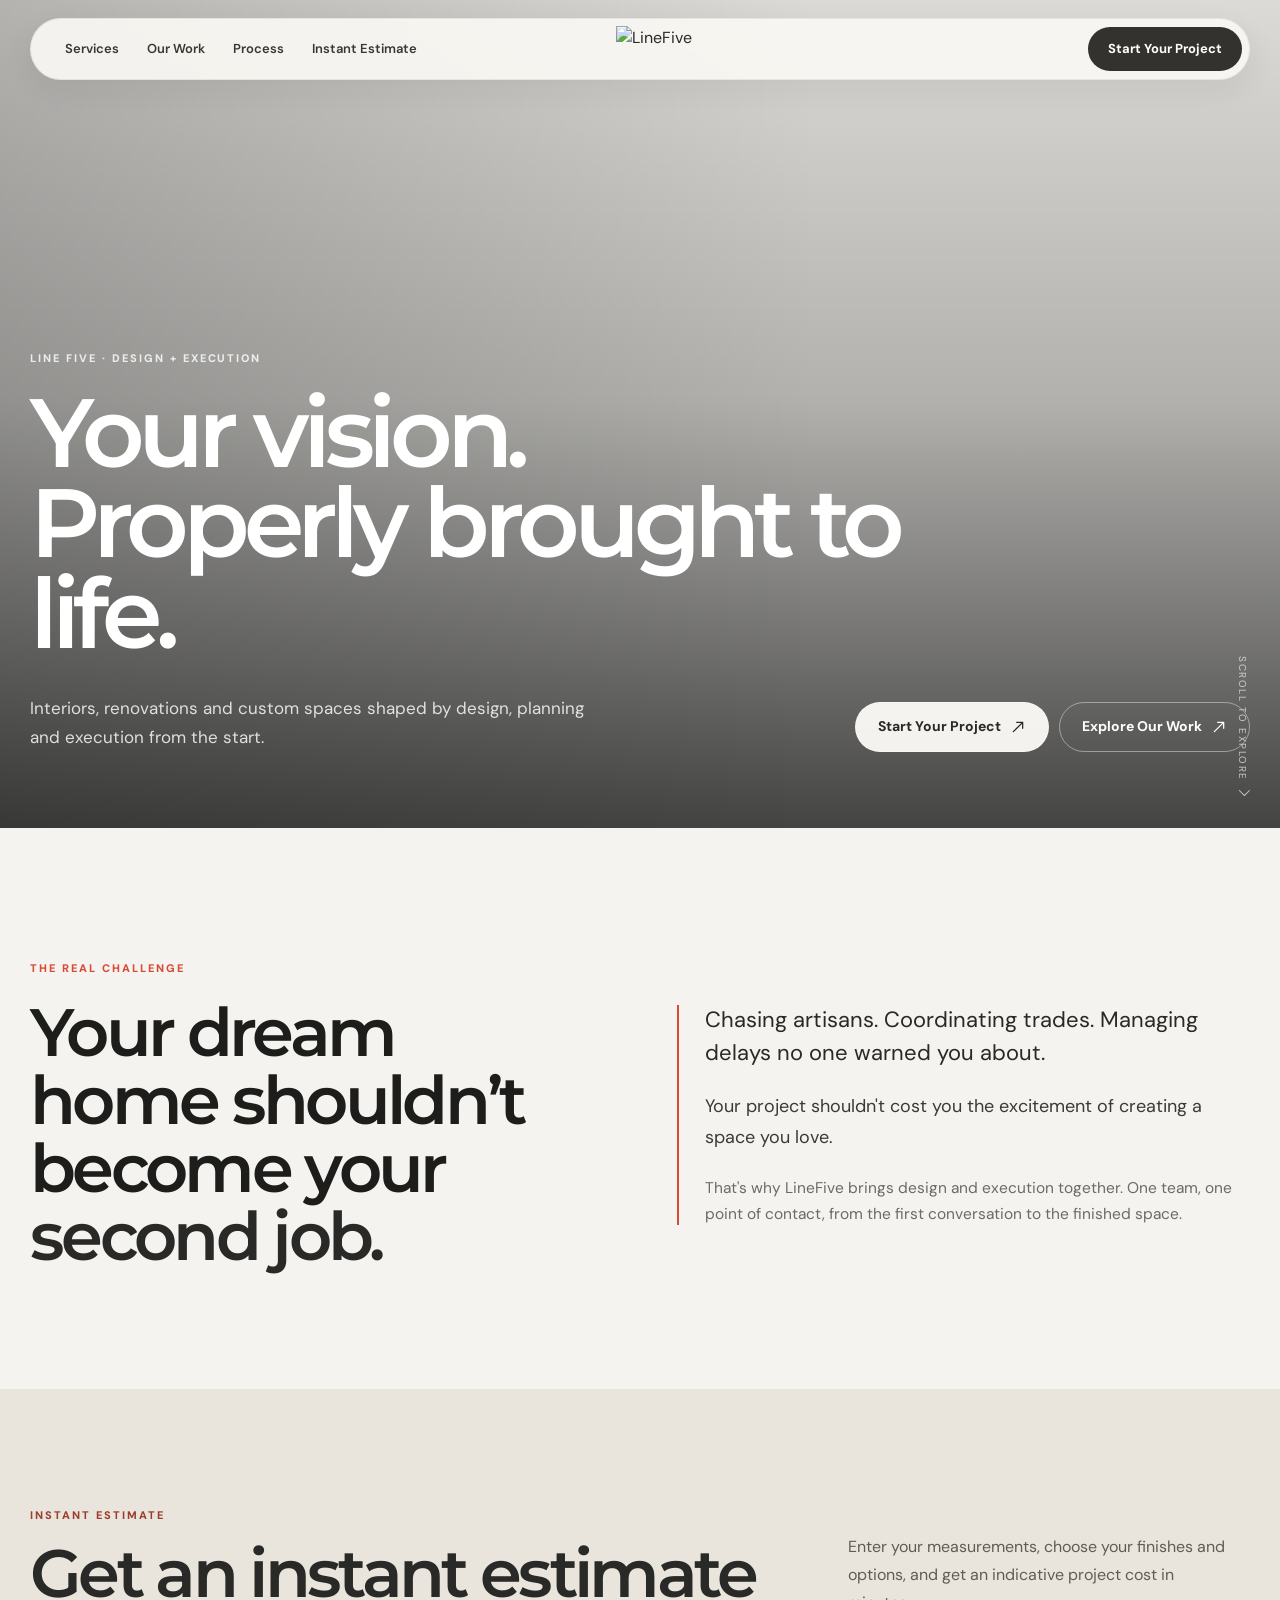
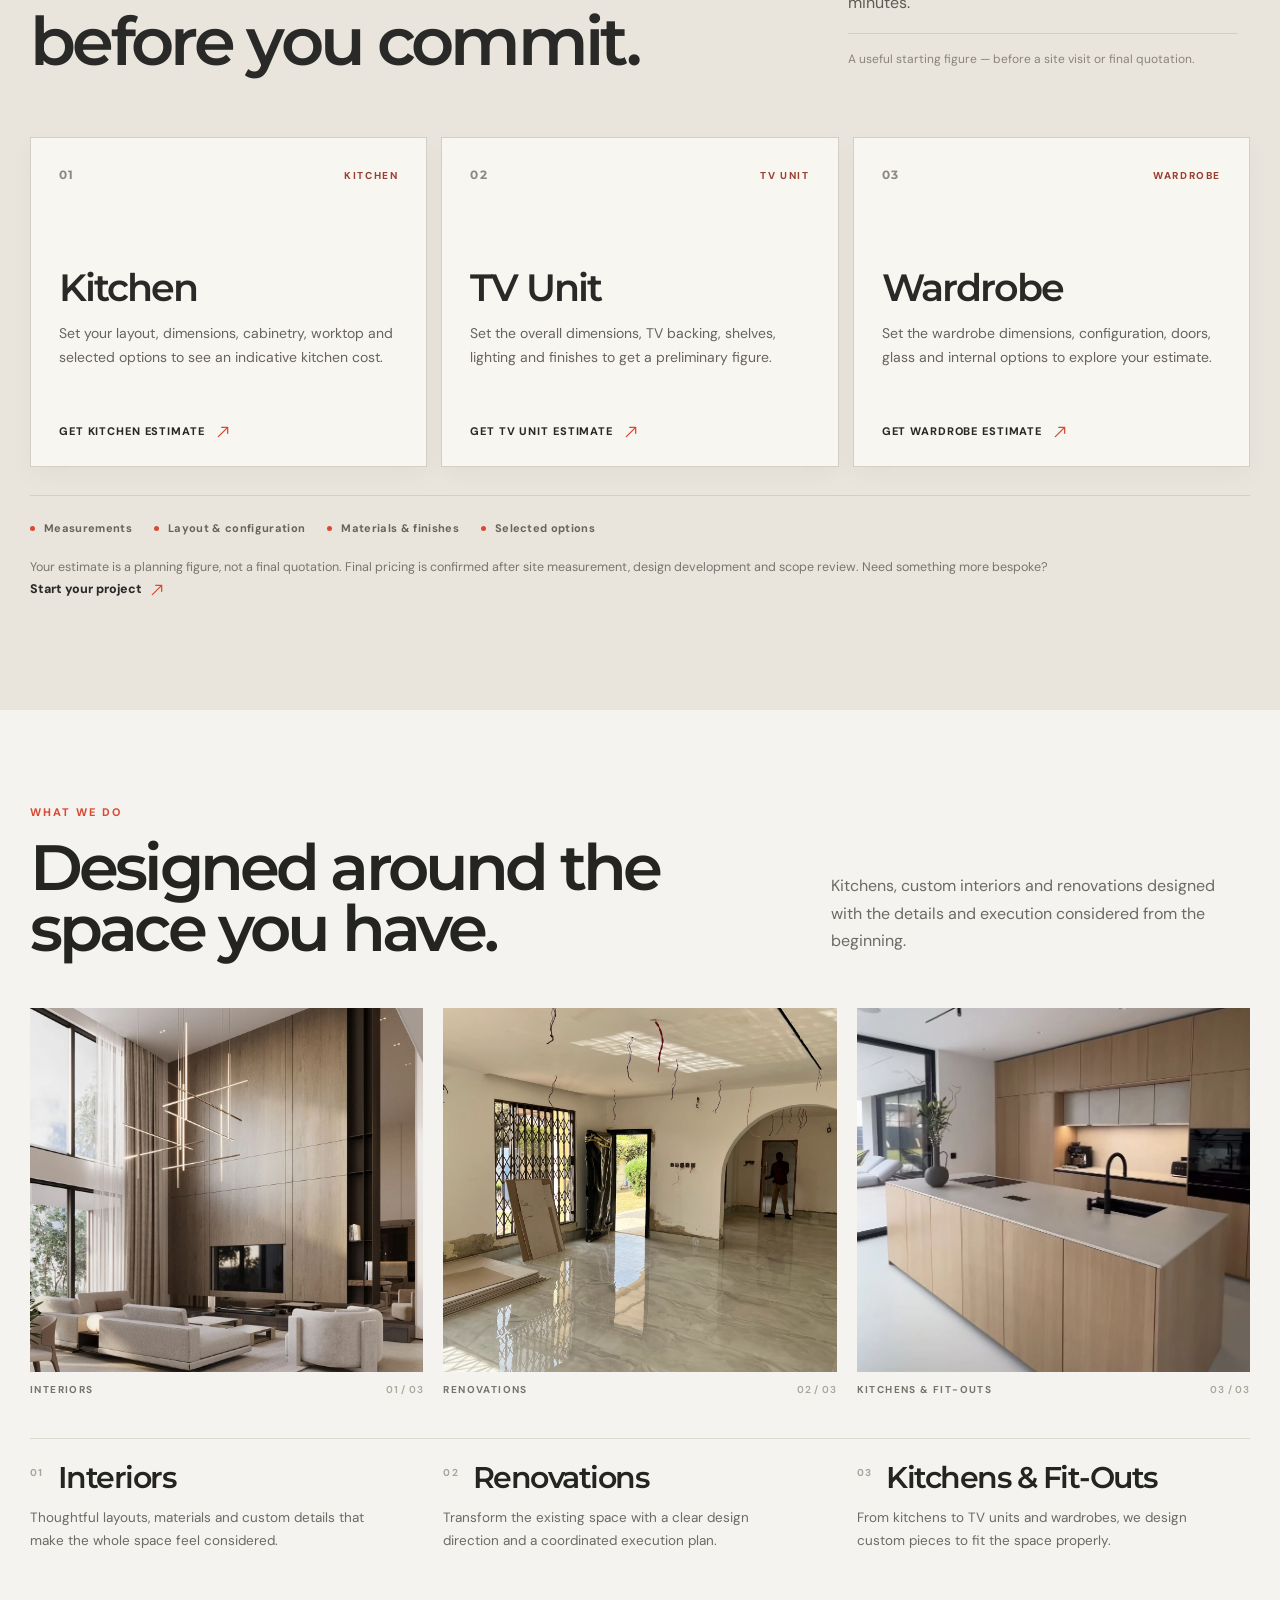
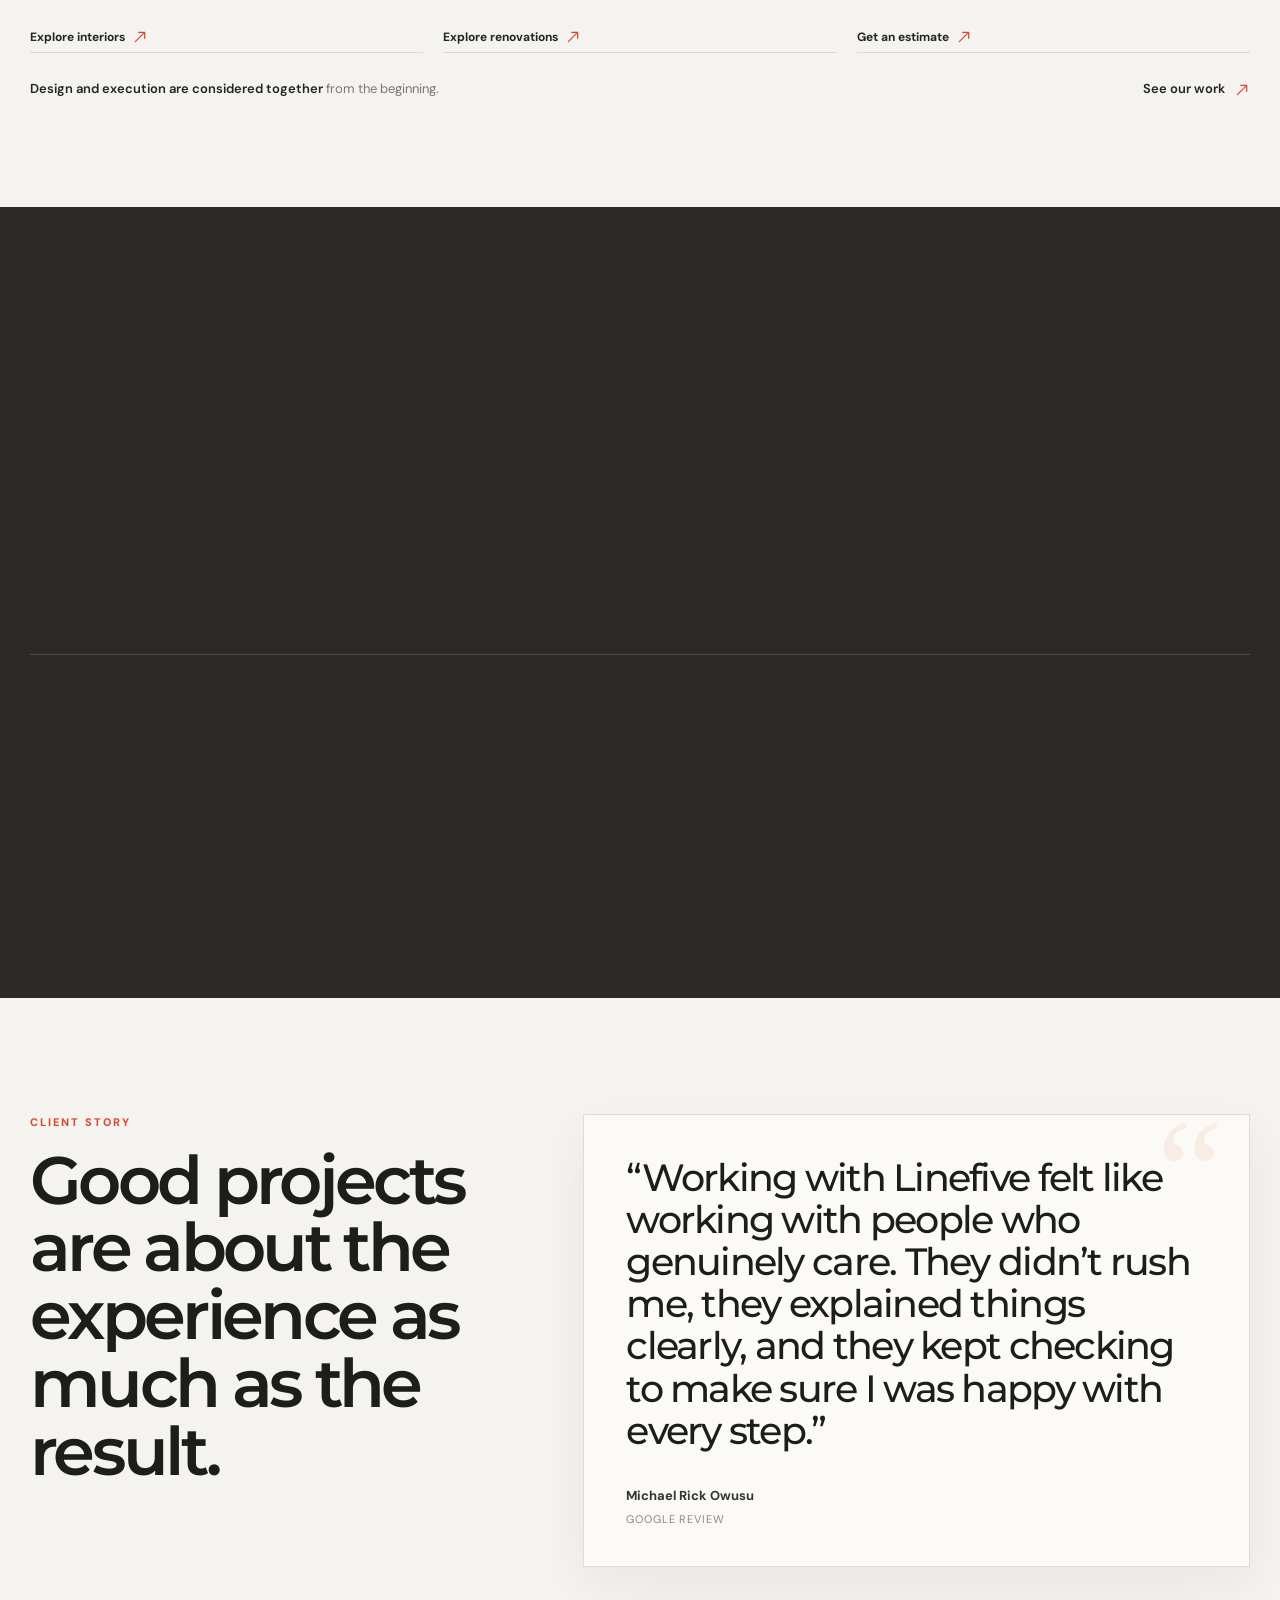
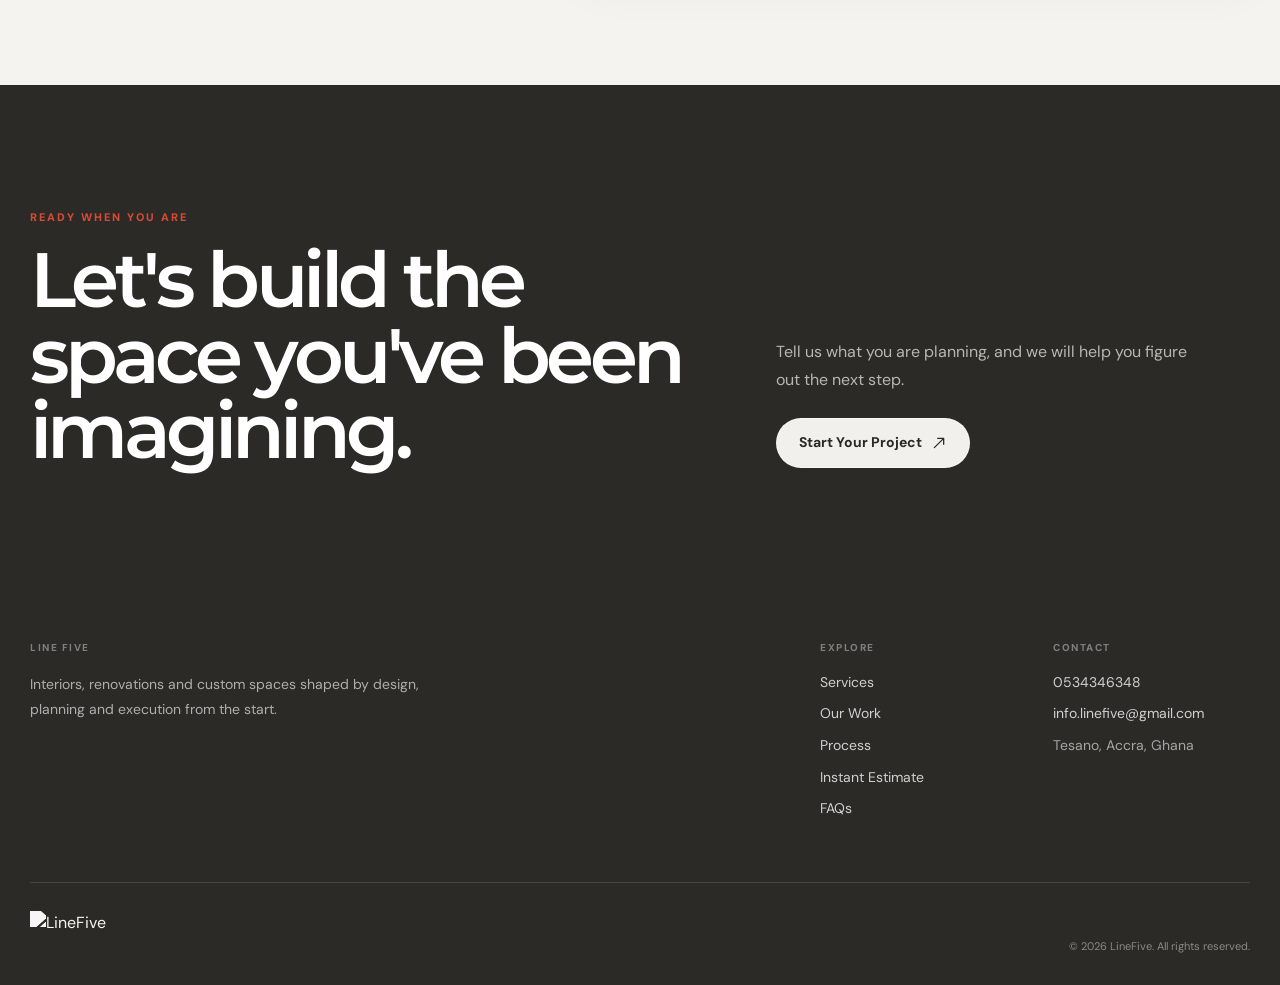
==== commit ed87514e: "Update index.html" ====
--- a/index.html
+++ b/index.html
@@ -79,7 +79,22 @@
     .btn-outline{background:transparent;color:#292927;border-color:#c9c7c0}.btn-outline:hover{border-color:#292927;background:#eeece7;transform:translateY(-1px)}
     .btn-outline-white{background:transparent;color:#fff;border-color:rgba(255,255,255,.42)}.btn-outline-white:hover{border-color:#fff;background:#fff;color:#111}
     .btn-outline-dark{background:transparent;color:#292927;border-color:#bdbab2}.btn-outline-dark:hover{border-color:#292927;background:#dedbd3;transform:translateY(-1px)}
-    .arrow{font-size:16px;line-height:1;transform:translateY(-1px)}
+    /* Directional arrows: draw with SVG/vector strokes instead of Unicode glyphs.
+       This prevents iOS Safari from rendering ↗ as a colored emoji. */
+    .arrow,.qg-arrow{
+      display:inline-flex;align-items:center;justify-content:center;
+      width:16px;height:16px;flex:0 0 16px;
+      line-height:0;color:currentColor;
+      vertical-align:middle;
+    }
+    .arrow-svg{display:block;width:100%;height:100%;overflow:visible;}
+    .arrow-svg path{fill:none;stroke:currentColor;stroke-width:1.9;stroke-linecap:round;stroke-linejoin:round;}
+    .scroll-arrow{
+      display:inline-block;width:8px;height:8px;
+      margin-left:2px;border-right:1.5px solid currentColor;border-bottom:1.5px solid currentColor;
+      transform:rotate(45deg) translateY(-2px);
+      vertical-align:middle;
+    }
 
     /* Hero */
     .hero-preload{position:absolute;width:1px;height:1px;opacity:0;pointer-events:none}
@@ -581,12 +596,12 @@
 <p class="hero-copy reveal">Interiors, renovations and custom spaces shaped by design, planning and execution from the start.</p>
 </div>
 <div class="hero-actions reveal">
-<a class="btn btn-light" href="quotation-generator.html">Start Your Project <span class="arrow">↗</span></a>
-<a class="btn btn-outline-white" href="https://www.instagram.com/linefiveinteriors?stkn=bTZ6ODJyb3dweXA5&amp;utm_source=qr" rel="noopener" target="_blank">Explore Our Work <span class="arrow">↗</span></a>
-</div>
-</div>
-</div>
-<div class="hero-scroll">Scroll to explore ↓</div>
+<a class="btn btn-light" href="quotation-generator.html">Start Your Project <span class="arrow" aria-hidden="true"><svg class="arrow-svg" viewBox="0 0 24 24" aria-hidden="true" focusable="false"><path d="M5 19L19 5M10 5H19V14"/></svg></span></a>
+<a class="btn btn-outline-white" href="https://www.instagram.com/linefiveinteriors?stkn=bTZ6ODJyb3dweXA5&amp;utm_source=qr" rel="noopener" target="_blank">Explore Our Work <span class="arrow" aria-hidden="true"><svg class="arrow-svg" viewBox="0 0 24 24" aria-hidden="true" focusable="false"><path d="M5 19L19 5M10 5H19V14"/></svg></span></a>
+</div>
+</div>
+</div>
+<div class="hero-scroll">Scroll to explore <span class="scroll-arrow" aria-hidden="true"></span></div>
 </section>
 <!-- SB7: Problem -->
 <section class="problem" id="about">
@@ -625,7 +640,7 @@
 <h3>Kitchen</h3>
 <p>Set your layout, dimensions, cabinetry, worktop and selected options to see an indicative kitchen cost.</p>
 </div>
-<span class="estimate-link">Get kitchen estimate <span>↗</span></span>
+<span class="estimate-link">Get kitchen estimate <span class="arrow" aria-hidden="true"><svg class="arrow-svg" viewBox="0 0 24 24" aria-hidden="true" focusable="false"><path d="M5 19L19 5M10 5H19V14"/></svg></span></span>
 </a>
 <a class="estimate-card reveal" href="tv-unit-calculator.html">
 <div class="estimate-card-top">
@@ -636,7 +651,7 @@
 <h3>TV Unit</h3>
 <p>Set the overall dimensions, TV backing, shelves, lighting and finishes to get a preliminary figure.</p>
 </div>
-<span class="estimate-link">Get TV unit estimate <span>↗</span></span>
+<span class="estimate-link">Get TV unit estimate <span class="arrow" aria-hidden="true"><svg class="arrow-svg" viewBox="0 0 24 24" aria-hidden="true" focusable="false"><path d="M5 19L19 5M10 5H19V14"/></svg></span></span>
 </a>
 <a class="estimate-card reveal" href="wardrobe-calculator.html">
 <div class="estimate-card-top">
@@ -647,7 +662,7 @@
 <h3>Wardrobe</h3>
 <p>Set the wardrobe dimensions, configuration, doors, glass and internal options to explore your estimate.</p>
 </div>
-<span class="estimate-link">Get wardrobe estimate <span>↗</span></span>
+<span class="estimate-link">Get wardrobe estimate <span class="arrow" aria-hidden="true"><svg class="arrow-svg" viewBox="0 0 24 24" aria-hidden="true" focusable="false"><path d="M5 19L19 5M10 5H19V14"/></svg></span></span>
 </a>
 </div>
 <div aria-label="Estimate is based on" class="estimate-basis reveal">
@@ -656,7 +671,7 @@
 <span><i></i>Materials &amp; finishes</span>
 <span><i></i>Selected options</span>
 </div>
-<p class="estimate-disclaimer reveal">Your estimate is a planning figure, not a final quotation. Final pricing is confirmed after site measurement, design development and scope review. Need something more bespoke? <a href="quotation-generator.html">Start your project <span>↗</span></a></p>
+<p class="estimate-disclaimer reveal">Your estimate is a planning figure, not a final quotation. Final pricing is confirmed after site measurement, design development and scope review. Need something more bespoke? <a href="quotation-generator.html">Start your project <span class="arrow" aria-hidden="true"><svg class="arrow-svg" viewBox="0 0 24 24" aria-hidden="true" focusable="false"><path d="M5 19L19 5M10 5H19V14"/></svg></span></a></p>
 </div>
 </section>
 <!-- Designed around the space -->
@@ -689,21 +704,21 @@
 <article class="services-v2-description reveal">
 <div class="services-v2-description-top"><div class="services-v2-index">01</div><h3>Interiors</h3></div>
 <p>Thoughtful layouts, materials and custom details that make the whole space feel considered.</p>
-<a href="services.html">Explore interiors <span>↗</span></a>
+<a href="services.html">Explore interiors <span class="arrow" aria-hidden="true"><svg class="arrow-svg" viewBox="0 0 24 24" aria-hidden="true" focusable="false"><path d="M5 19L19 5M10 5H19V14"/></svg></span></a>
 </article>
 <article class="services-v2-description reveal">
 <div class="services-v2-description-top"><div class="services-v2-index">02</div><h3>Renovations</h3></div>
 <p>Transform the existing space with a clear design direction and a coordinated execution plan.</p>
-<a href="services.html">Explore renovations <span>↗</span></a>
+<a href="services.html">Explore renovations <span class="arrow" aria-hidden="true"><svg class="arrow-svg" viewBox="0 0 24 24" aria-hidden="true" focusable="false"><path d="M5 19L19 5M10 5H19V14"/></svg></span></a>
 </article>
 <article class="services-v2-description reveal">
 <div class="services-v2-description-top"><div class="services-v2-index">03</div><h3>Kitchens &amp; Fit-Outs</h3></div>
 <p>From kitchens to TV units and wardrobes, we design custom pieces to fit the space properly.</p>
-<a href="quotation-generator.html#services">Get an estimate <span>↗</span></a>
+<a href="quotation-generator.html#services">Get an estimate <span class="arrow" aria-hidden="true"><svg class="arrow-svg" viewBox="0 0 24 24" aria-hidden="true" focusable="false"><path d="M5 19L19 5M10 5H19V14"/></svg></span></a>
 </article>
 </div>
 
-<div class="services-v2-caption reveal"><span><strong>Design and execution are considered together</strong> from the beginning.</span><a class="text-link" href="https://www.instagram.com/linefiveinteriors?stkn=bTZ6ODJyb3dweXA5&amp;utm_source=qr" target="_blank" rel="noopener">See our work <span>↗</span></a></div>
+<div class="services-v2-caption reveal"><span><strong>Design and execution are considered together</strong> from the beginning.</span><a class="text-link" href="https://www.instagram.com/linefiveinteriors?stkn=bTZ6ODJyb3dweXA5&amp;utm_source=qr" target="_blank" rel="noopener">See our work <span class="arrow" aria-hidden="true"><svg class="arrow-svg" viewBox="0 0 24 24" aria-hidden="true" focusable="false"><path d="M5 19L19 5M10 5H19V14"/></svg></span></a></div>
 </div>
 </section>
 <!-- Process -->
@@ -769,7 +784,7 @@
 <div class="reveal">
 <p class="final-copy">Tell us what you are planning, and we will help you figure out the next step.</p>
 <div class="final-actions">
-<a class="btn btn-light" href="quotation-generator.html">Start Your Project <span class="arrow">↗</span></a>
+<a class="btn btn-light" href="quotation-generator.html">Start Your Project <span class="arrow" aria-hidden="true"><svg class="arrow-svg" viewBox="0 0 24 24" aria-hidden="true" focusable="false"><path d="M5 19L19 5M10 5H19V14"/></svg></span></a>
 </div>
 </div>
 </div>
@@ -882,4 +897,4 @@
     document.getElementById('year').textContent=new Date().getFullYear();
   </script>
 </body>
-</html>+</html>
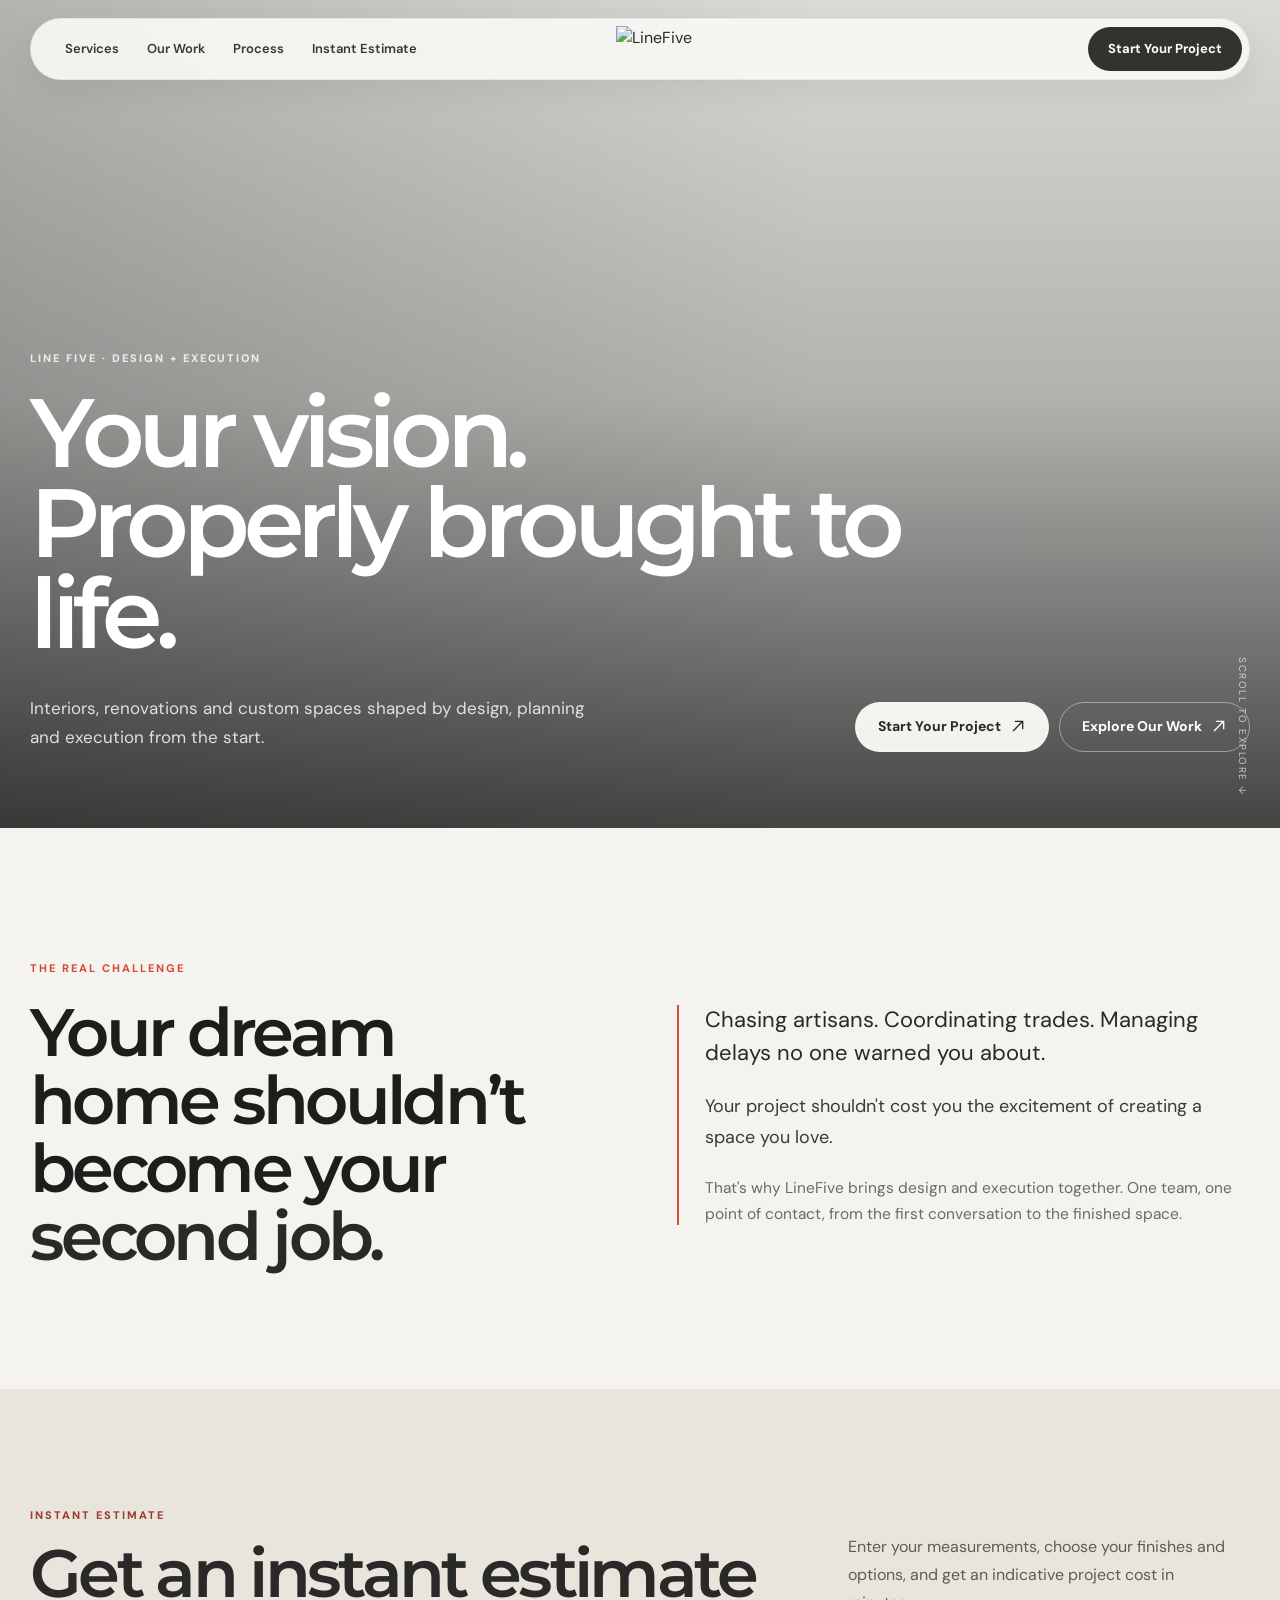
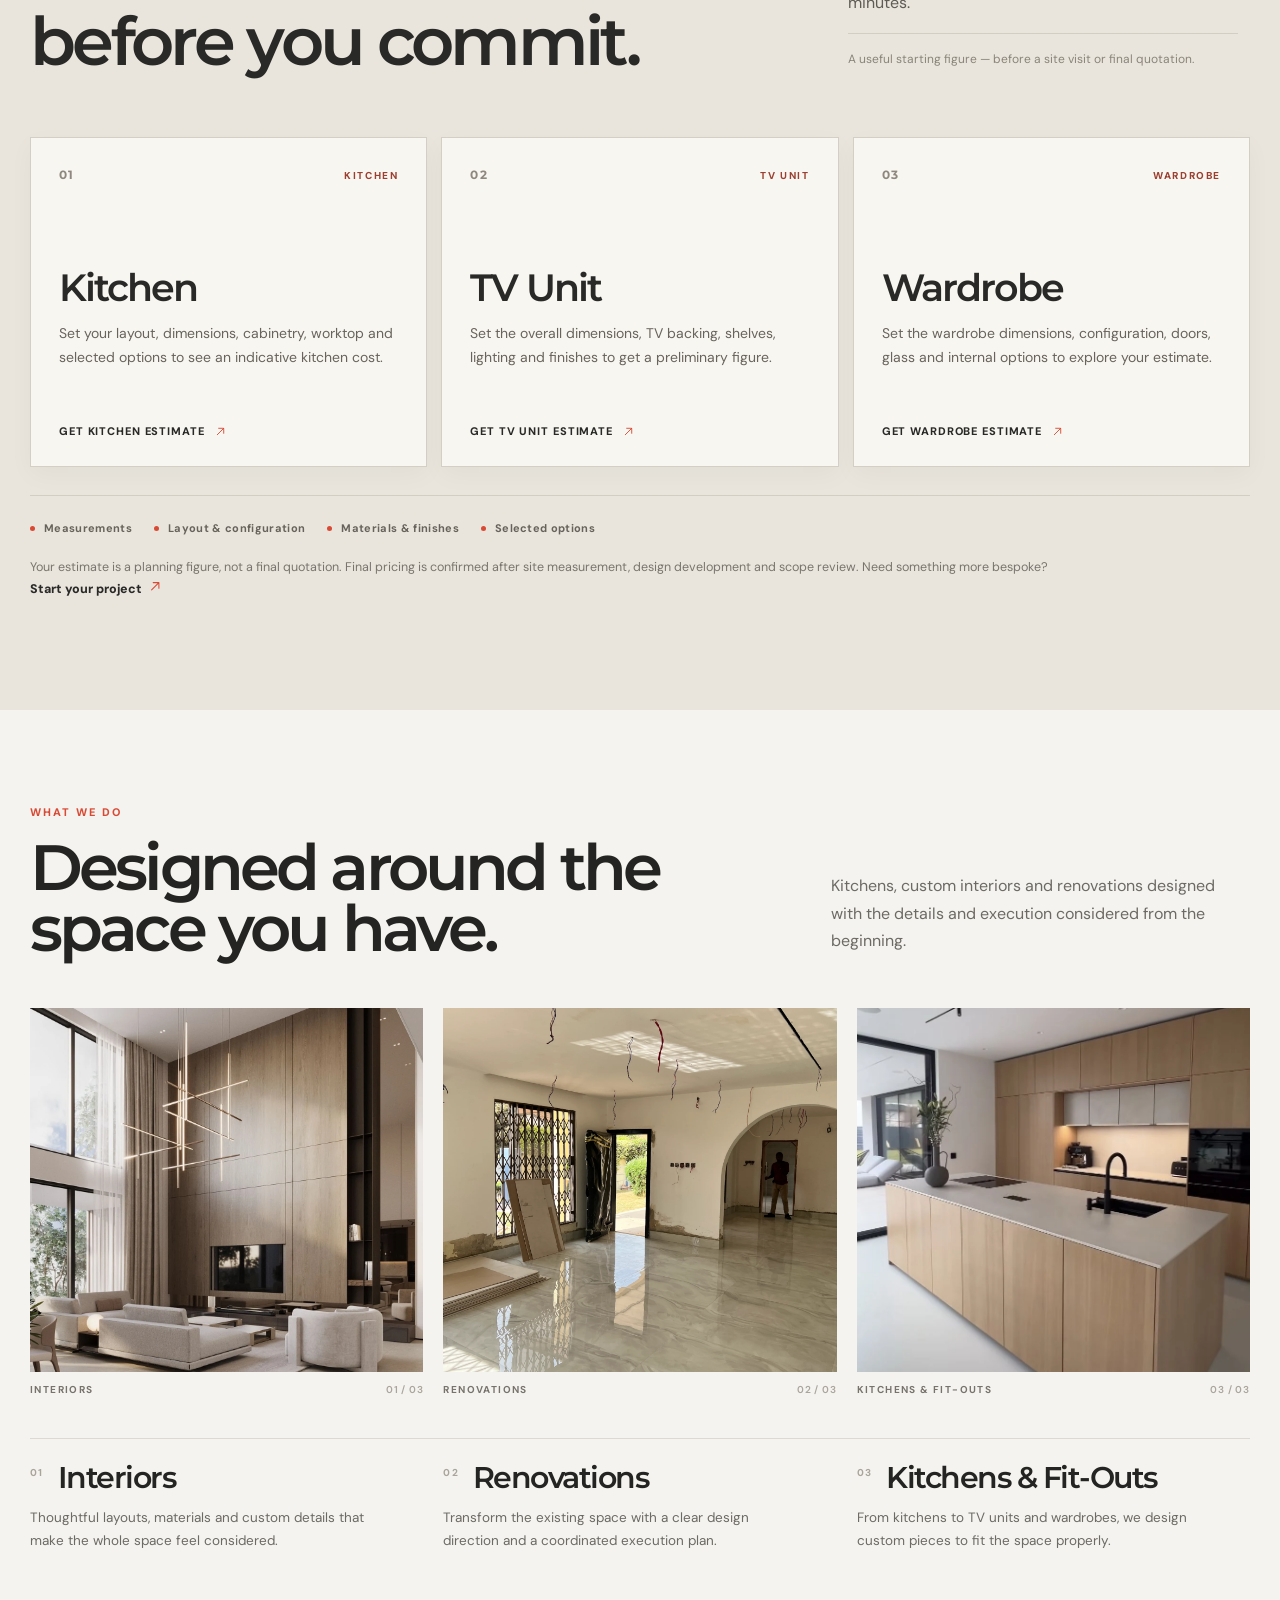
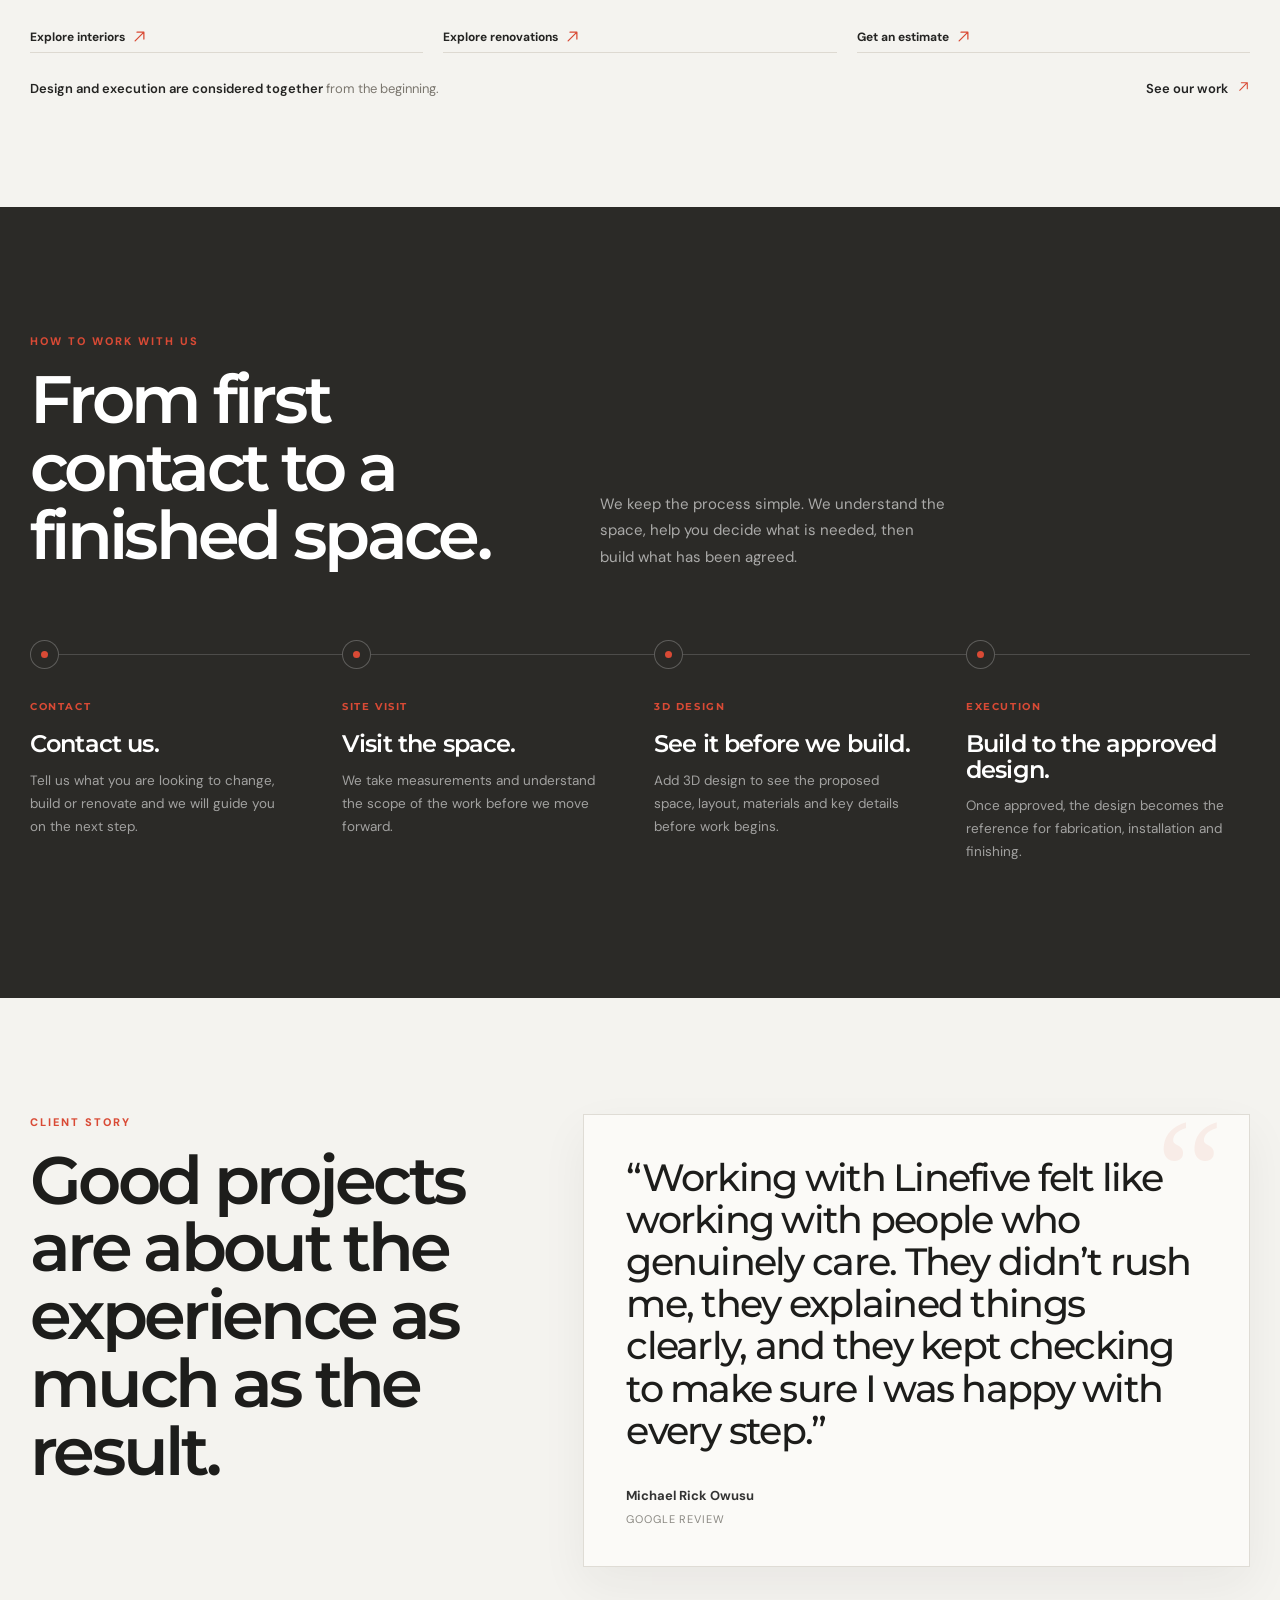
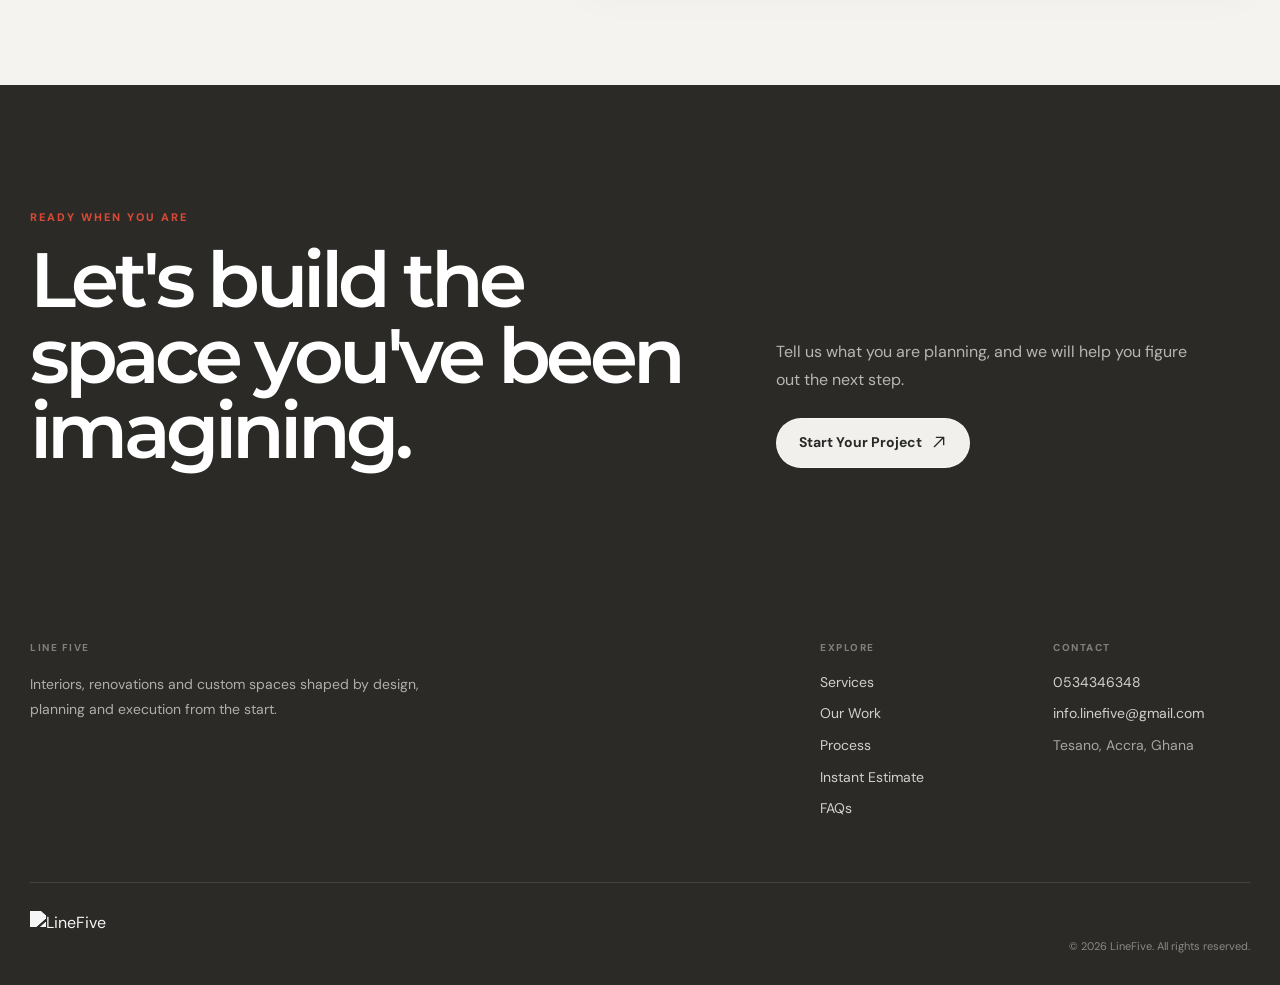
==== commit 2c285c26: "Update index.html" ====
--- a/index.html
+++ b/index.html
@@ -79,22 +79,10 @@
     .btn-outline{background:transparent;color:#292927;border-color:#c9c7c0}.btn-outline:hover{border-color:#292927;background:#eeece7;transform:translateY(-1px)}
     .btn-outline-white{background:transparent;color:#fff;border-color:rgba(255,255,255,.42)}.btn-outline-white:hover{border-color:#fff;background:#fff;color:#111}
     .btn-outline-dark{background:transparent;color:#292927;border-color:#bdbab2}.btn-outline-dark:hover{border-color:#292927;background:#dedbd3;transform:translateY(-1px)}
-    /* Directional arrows: draw with SVG/vector strokes instead of Unicode glyphs.
-       This prevents iOS Safari from rendering ↗ as a colored emoji. */
-    .arrow,.qg-arrow{
-      display:inline-flex;align-items:center;justify-content:center;
-      width:16px;height:16px;flex:0 0 16px;
-      line-height:0;color:currentColor;
-      vertical-align:middle;
-    }
-    .arrow-svg{display:block;width:100%;height:100%;overflow:visible;}
-    .arrow-svg path{fill:none;stroke:currentColor;stroke-width:1.9;stroke-linecap:round;stroke-linejoin:round;}
-    .scroll-arrow{
-      display:inline-block;width:8px;height:8px;
-      margin-left:2px;border-right:1.5px solid currentColor;border-bottom:1.5px solid currentColor;
-      transform:rotate(45deg) translateY(-2px);
-      vertical-align:middle;
-    }
+    .arrow{font-size:16px;line-height:1;transform:translateY(-1px)}
+    .lf-arrow{display:inline-flex;align-items:center;justify-content:center;line-height:0;color:currentColor}
+    .lf-arrow svg{display:block;width:1em;height:1em;stroke:currentColor;fill:none;stroke-width:2;stroke-linecap:round;stroke-linejoin:round}
+
 
     /* Hero */
     .hero-preload{position:absolute;width:1px;height:1px;opacity:0;pointer-events:none}
@@ -504,11 +492,13 @@
   }
   @media (max-width:540px){
     .services-v2-title{font-size:clamp(42px,11.5vw,54px)}
-    .services-v2-gallery,.services-v2-descriptions{grid-template-columns:1fr;gap:18px}
+    .services-v2-gallery,.services-v2-descriptions{grid-template-columns:1fr;gap:0}
     .services-v2-gallery-item:last-child,.services-v2-description:last-child{grid-column:auto}
     .services-v2-photo{height:300px}
     .services-v2-gallery{margin-top:34px}
     .services-v2-descriptions{margin-top:30px}
+    .services-v2-description{min-height:0;padding:20px 0 22px}
+    .services-v2-description a{margin-top:22px;padding-top:0}
     .services-v2-caption{flex-direction:column;align-items:flex-start;gap:10px}
   }
 
@@ -596,12 +586,12 @@
 <p class="hero-copy reveal">Interiors, renovations and custom spaces shaped by design, planning and execution from the start.</p>
 </div>
 <div class="hero-actions reveal">
-<a class="btn btn-light" href="quotation-generator.html">Start Your Project <span class="arrow" aria-hidden="true"><svg class="arrow-svg" viewBox="0 0 24 24" aria-hidden="true" focusable="false"><path d="M5 19L19 5M10 5H19V14"/></svg></span></a>
-<a class="btn btn-outline-white" href="https://www.instagram.com/linefiveinteriors?stkn=bTZ6ODJyb3dweXA5&amp;utm_source=qr" rel="noopener" target="_blank">Explore Our Work <span class="arrow" aria-hidden="true"><svg class="arrow-svg" viewBox="0 0 24 24" aria-hidden="true" focusable="false"><path d="M5 19L19 5M10 5H19V14"/></svg></span></a>
-</div>
-</div>
-</div>
-<div class="hero-scroll">Scroll to explore <span class="scroll-arrow" aria-hidden="true"></span></div>
+<a class="btn btn-light" href="quotation-generator.html">Start Your Project <span class="arrow lf-arrow" aria-hidden="true"><svg viewBox="0 0 24 24" focusable="false"><path d="M5 19L19 5M8 5H19V16"/></svg></span></a>
+<a class="btn btn-outline-white" href="https://www.instagram.com/linefiveinteriors?stkn=bTZ6ODJyb3dweXA5&amp;utm_source=qr" rel="noopener" target="_blank">Explore Our Work <span class="arrow lf-arrow" aria-hidden="true"><svg viewBox="0 0 24 24" focusable="false"><path d="M5 19L19 5M8 5H19V16"/></svg></span></a>
+</div>
+</div>
+</div>
+<div class="hero-scroll">Scroll to explore ↓</div>
 </section>
 <!-- SB7: Problem -->
 <section class="problem" id="about">
@@ -640,7 +630,7 @@
 <h3>Kitchen</h3>
 <p>Set your layout, dimensions, cabinetry, worktop and selected options to see an indicative kitchen cost.</p>
 </div>
-<span class="estimate-link">Get kitchen estimate <span class="arrow" aria-hidden="true"><svg class="arrow-svg" viewBox="0 0 24 24" aria-hidden="true" focusable="false"><path d="M5 19L19 5M10 5H19V14"/></svg></span></span>
+<span class="estimate-link">Get kitchen estimate <span class="lf-arrow" aria-hidden="true"><svg viewBox="0 0 24 24" focusable="false"><path d="M5 19L19 5M8 5H19V16"/></svg></span></span>
 </a>
 <a class="estimate-card reveal" href="tv-unit-calculator.html">
 <div class="estimate-card-top">
@@ -651,7 +641,7 @@
 <h3>TV Unit</h3>
 <p>Set the overall dimensions, TV backing, shelves, lighting and finishes to get a preliminary figure.</p>
 </div>
-<span class="estimate-link">Get TV unit estimate <span class="arrow" aria-hidden="true"><svg class="arrow-svg" viewBox="0 0 24 24" aria-hidden="true" focusable="false"><path d="M5 19L19 5M10 5H19V14"/></svg></span></span>
+<span class="estimate-link">Get TV unit estimate <span class="lf-arrow" aria-hidden="true"><svg viewBox="0 0 24 24" focusable="false"><path d="M5 19L19 5M8 5H19V16"/></svg></span></span>
 </a>
 <a class="estimate-card reveal" href="wardrobe-calculator.html">
 <div class="estimate-card-top">
@@ -662,7 +652,7 @@
 <h3>Wardrobe</h3>
 <p>Set the wardrobe dimensions, configuration, doors, glass and internal options to explore your estimate.</p>
 </div>
-<span class="estimate-link">Get wardrobe estimate <span class="arrow" aria-hidden="true"><svg class="arrow-svg" viewBox="0 0 24 24" aria-hidden="true" focusable="false"><path d="M5 19L19 5M10 5H19V14"/></svg></span></span>
+<span class="estimate-link">Get wardrobe estimate <span class="lf-arrow" aria-hidden="true"><svg viewBox="0 0 24 24" focusable="false"><path d="M5 19L19 5M8 5H19V16"/></svg></span></span>
 </a>
 </div>
 <div aria-label="Estimate is based on" class="estimate-basis reveal">
@@ -671,7 +661,7 @@
 <span><i></i>Materials &amp; finishes</span>
 <span><i></i>Selected options</span>
 </div>
-<p class="estimate-disclaimer reveal">Your estimate is a planning figure, not a final quotation. Final pricing is confirmed after site measurement, design development and scope review. Need something more bespoke? <a href="quotation-generator.html">Start your project <span class="arrow" aria-hidden="true"><svg class="arrow-svg" viewBox="0 0 24 24" aria-hidden="true" focusable="false"><path d="M5 19L19 5M10 5H19V14"/></svg></span></a></p>
+<p class="estimate-disclaimer reveal">Your estimate is a planning figure, not a final quotation. Final pricing is confirmed after site measurement, design development and scope review. Need something more bespoke? <a href="quotation-generator.html">Start your project <span class="lf-arrow" aria-hidden="true"><svg viewBox="0 0 24 24" focusable="false"><path d="M5 19L19 5M8 5H19V16"/></svg></span></a></p>
 </div>
 </section>
 <!-- Designed around the space -->
@@ -704,21 +694,21 @@
 <article class="services-v2-description reveal">
 <div class="services-v2-description-top"><div class="services-v2-index">01</div><h3>Interiors</h3></div>
 <p>Thoughtful layouts, materials and custom details that make the whole space feel considered.</p>
-<a href="services.html">Explore interiors <span class="arrow" aria-hidden="true"><svg class="arrow-svg" viewBox="0 0 24 24" aria-hidden="true" focusable="false"><path d="M5 19L19 5M10 5H19V14"/></svg></span></a>
+<a href="services.html">Explore interiors <span class="lf-arrow" aria-hidden="true"><svg viewBox="0 0 24 24" focusable="false"><path d="M5 19L19 5M8 5H19V16"/></svg></span></a>
 </article>
 <article class="services-v2-description reveal">
 <div class="services-v2-description-top"><div class="services-v2-index">02</div><h3>Renovations</h3></div>
 <p>Transform the existing space with a clear design direction and a coordinated execution plan.</p>
-<a href="services.html">Explore renovations <span class="arrow" aria-hidden="true"><svg class="arrow-svg" viewBox="0 0 24 24" aria-hidden="true" focusable="false"><path d="M5 19L19 5M10 5H19V14"/></svg></span></a>
+<a href="services.html">Explore renovations <span class="lf-arrow" aria-hidden="true"><svg viewBox="0 0 24 24" focusable="false"><path d="M5 19L19 5M8 5H19V16"/></svg></span></a>
 </article>
 <article class="services-v2-description reveal">
 <div class="services-v2-description-top"><div class="services-v2-index">03</div><h3>Kitchens &amp; Fit-Outs</h3></div>
 <p>From kitchens to TV units and wardrobes, we design custom pieces to fit the space properly.</p>
-<a href="quotation-generator.html#services">Get an estimate <span class="arrow" aria-hidden="true"><svg class="arrow-svg" viewBox="0 0 24 24" aria-hidden="true" focusable="false"><path d="M5 19L19 5M10 5H19V14"/></svg></span></a>
+<a href="quotation-generator.html#services">Get an estimate <span class="lf-arrow" aria-hidden="true"><svg viewBox="0 0 24 24" focusable="false"><path d="M5 19L19 5M8 5H19V16"/></svg></span></a>
 </article>
 </div>
 
-<div class="services-v2-caption reveal"><span><strong>Design and execution are considered together</strong> from the beginning.</span><a class="text-link" href="https://www.instagram.com/linefiveinteriors?stkn=bTZ6ODJyb3dweXA5&amp;utm_source=qr" target="_blank" rel="noopener">See our work <span class="arrow" aria-hidden="true"><svg class="arrow-svg" viewBox="0 0 24 24" aria-hidden="true" focusable="false"><path d="M5 19L19 5M10 5H19V14"/></svg></span></a></div>
+<div class="services-v2-caption reveal"><span><strong>Design and execution are considered together</strong> from the beginning.</span><a class="text-link" href="https://www.instagram.com/linefiveinteriors?stkn=bTZ6ODJyb3dweXA5&amp;utm_source=qr" target="_blank" rel="noopener">See our work <span class="lf-arrow" aria-hidden="true"><svg viewBox="0 0 24 24" focusable="false"><path d="M5 19L19 5M8 5H19V16"/></svg></span></a></div>
 </div>
 </section>
 <!-- Process -->
@@ -784,7 +774,7 @@
 <div class="reveal">
 <p class="final-copy">Tell us what you are planning, and we will help you figure out the next step.</p>
 <div class="final-actions">
-<a class="btn btn-light" href="quotation-generator.html">Start Your Project <span class="arrow" aria-hidden="true"><svg class="arrow-svg" viewBox="0 0 24 24" aria-hidden="true" focusable="false"><path d="M5 19L19 5M10 5H19V14"/></svg></span></a>
+<a class="btn btn-light" href="quotation-generator.html">Start Your Project <span class="arrow lf-arrow" aria-hidden="true"><svg viewBox="0 0 24 24" focusable="false"><path d="M5 19L19 5M8 5H19V16"/></svg></span></a>
 </div>
 </div>
 </div>
